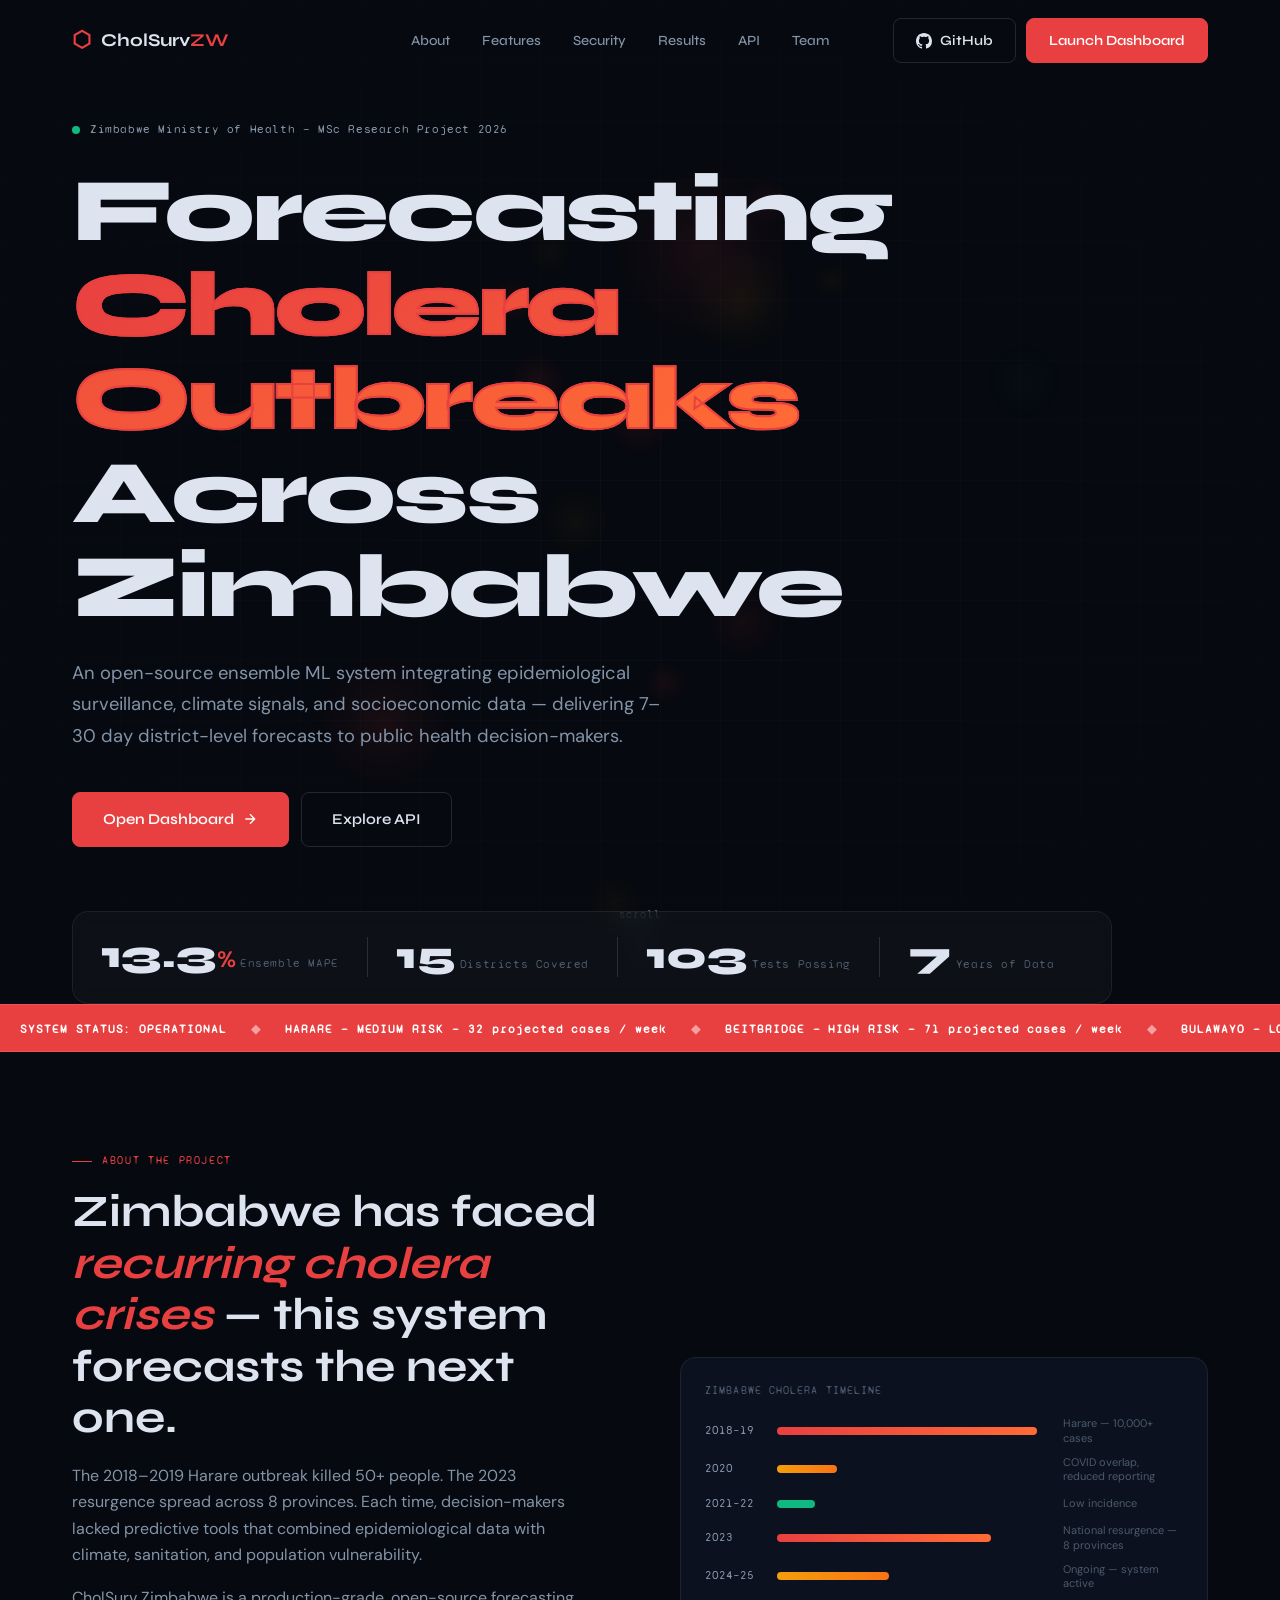
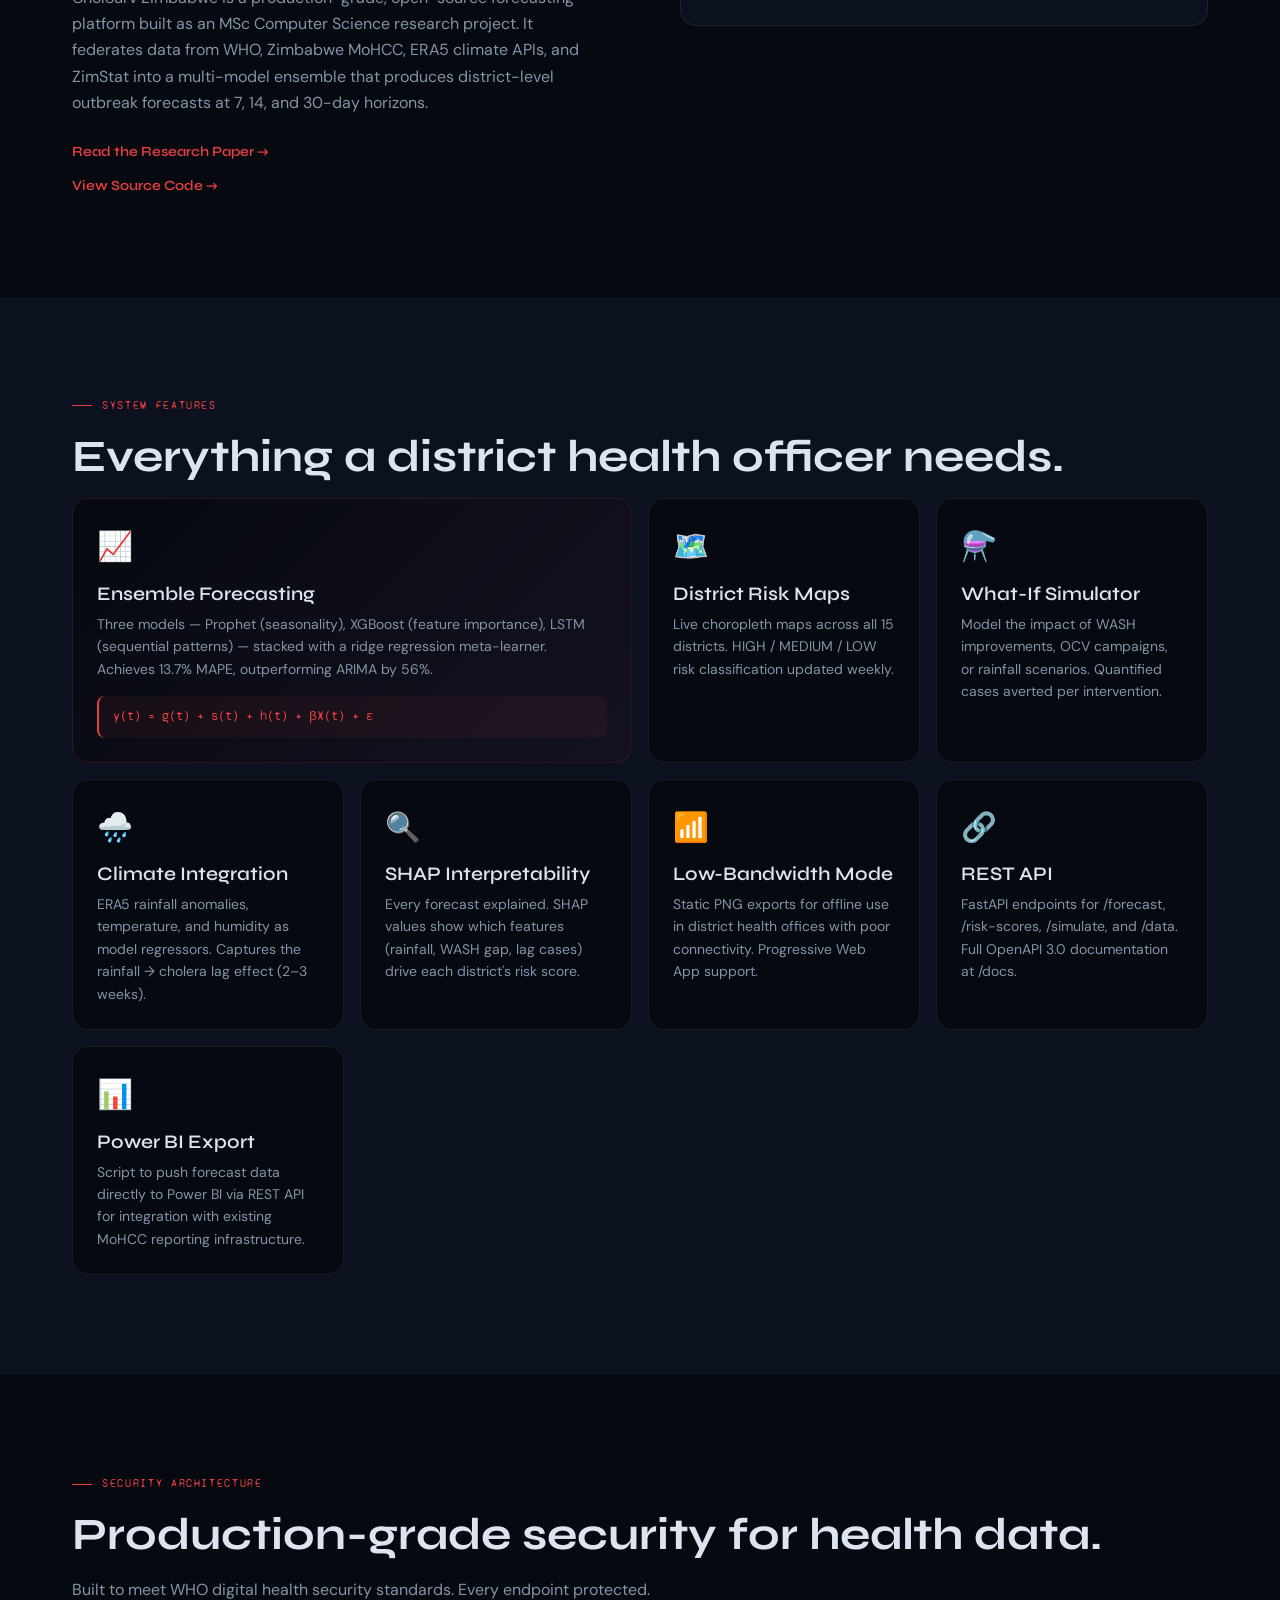
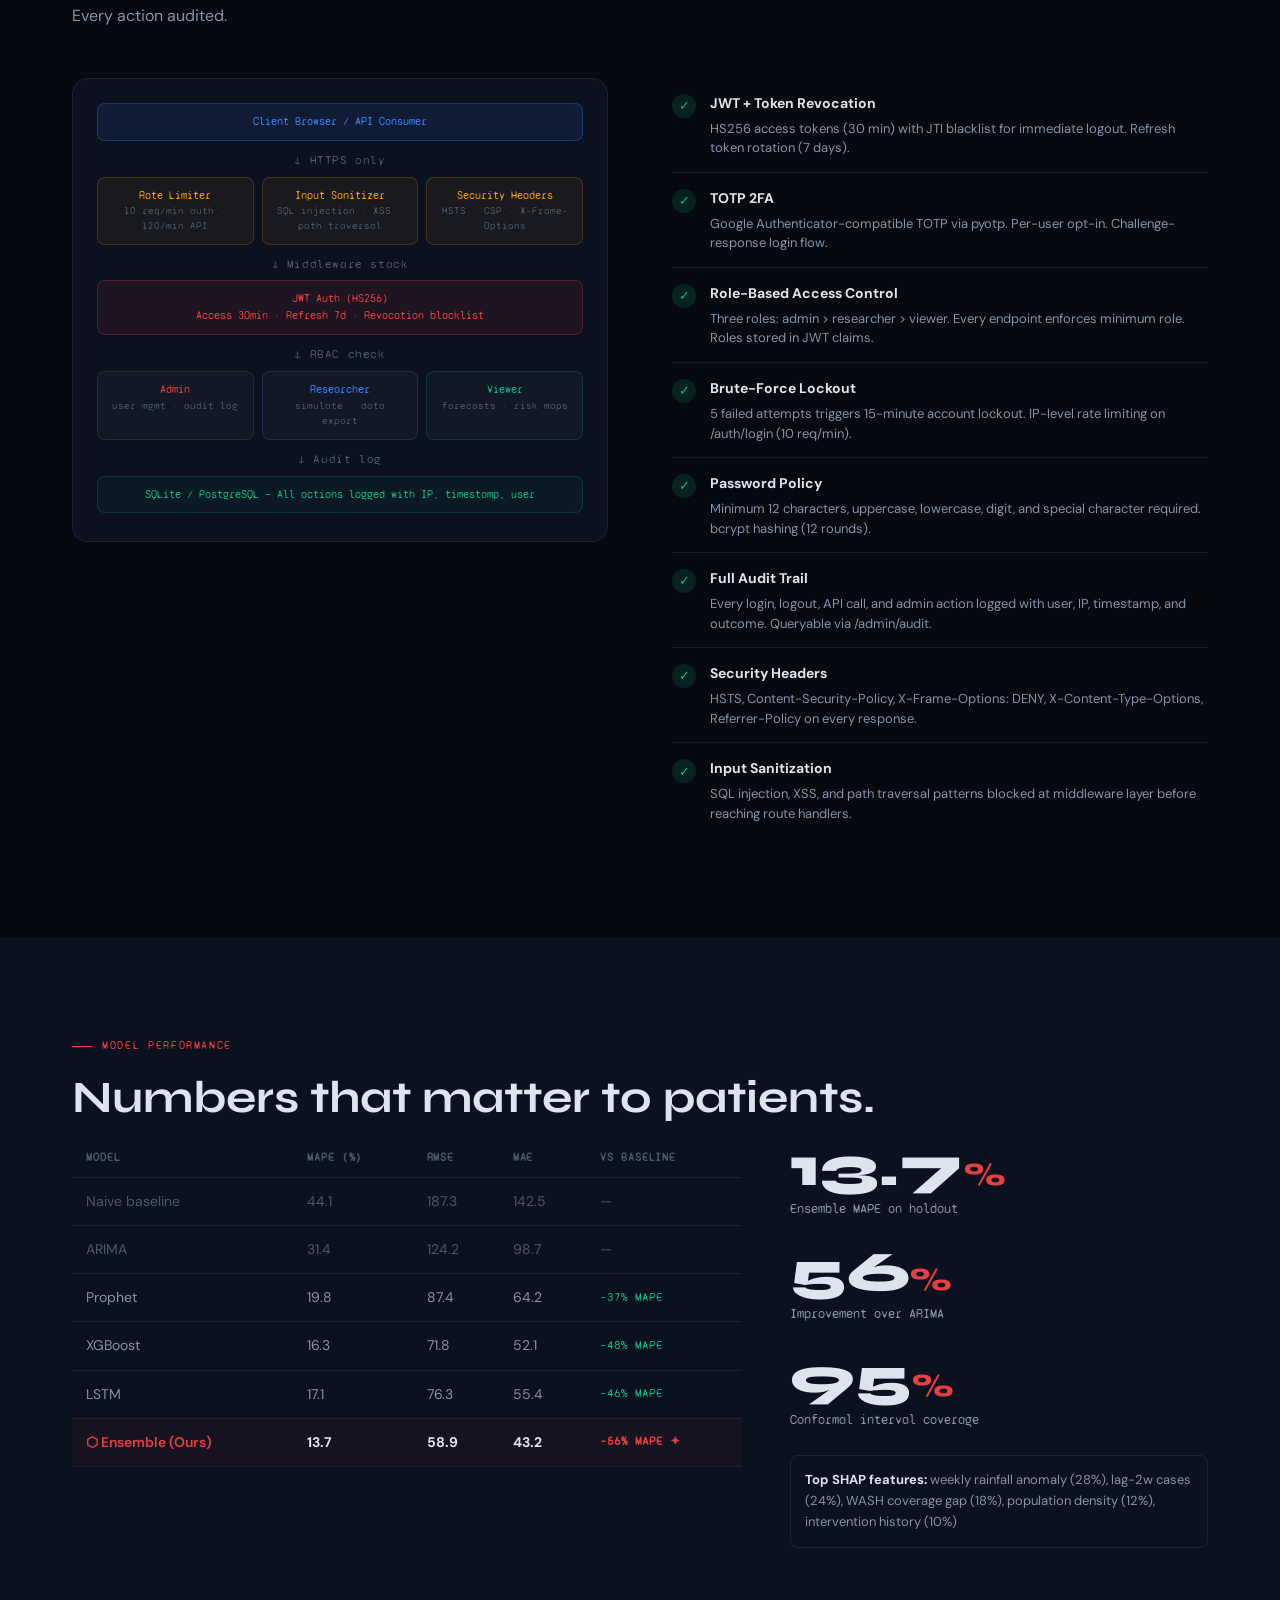
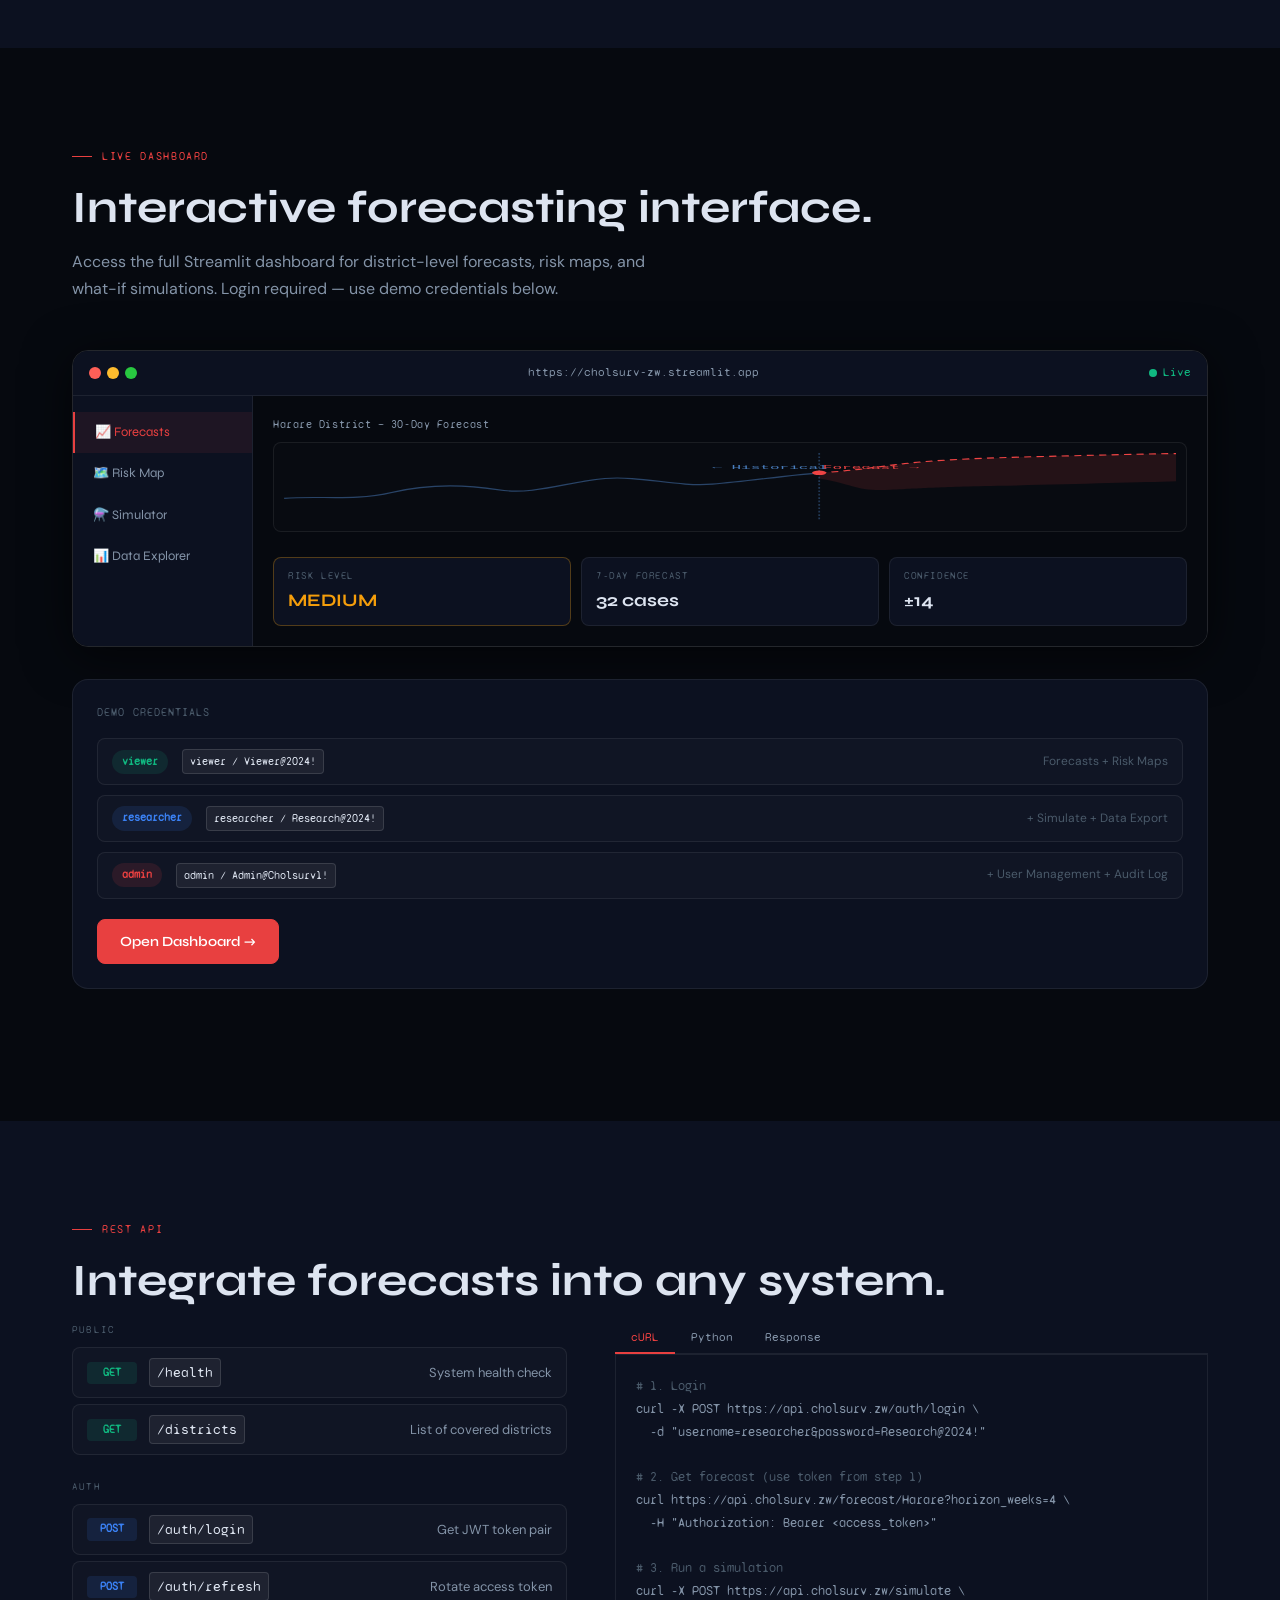
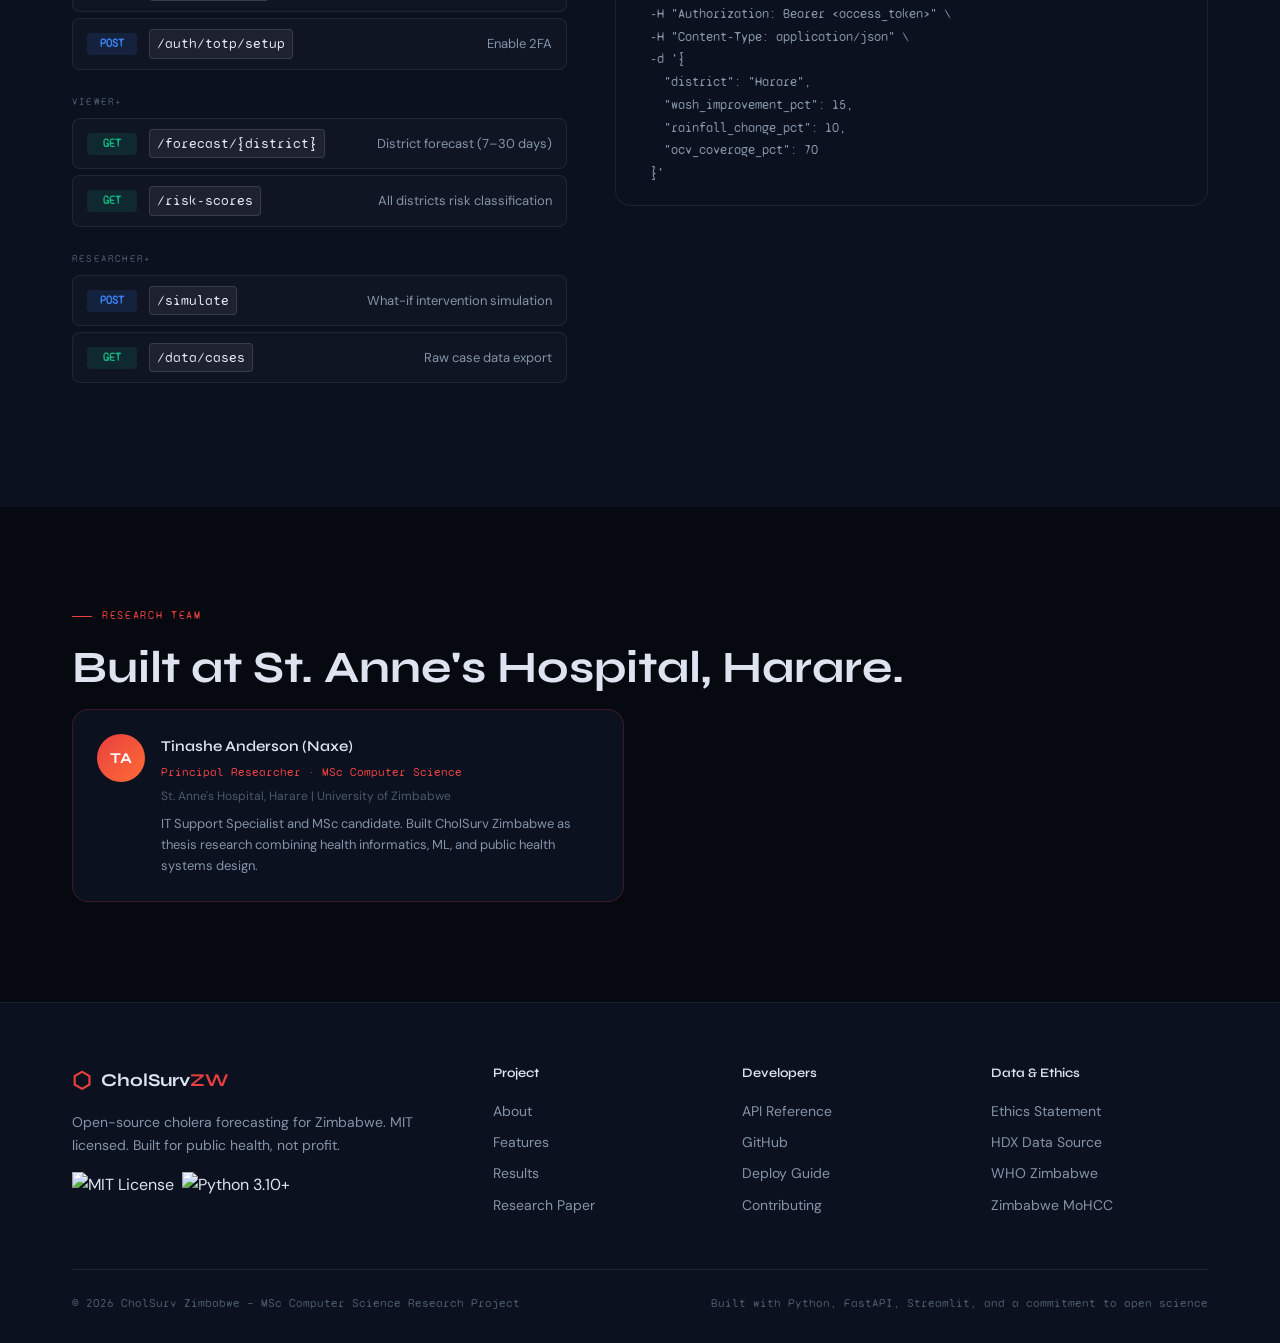
==== website/index.html @ bddf6c25 "feat: CholSurv Zimbabwe v1.0 - initial release - Ensemble ML forecasting: Prophet + XGBoost + LSTM (" ====
<!DOCTYPE html>
<html lang="en">
<head>
  <meta charset="UTF-8" />
  <meta name="viewport" content="width=device-width, initial-scale=1.0" />
  <meta name="description" content="CholSurv Zimbabwe — Open-source cholera forecasting system for Zimbabwe. ML ensemble models, interactive risk maps, and accessible epidemiological data for public health decision-makers." />
  <meta property="og:title" content="CholSurv Zimbabwe" />
  <meta property="og:description" content="Cholera forecasting powered by machine learning — built for Zimbabwe's Ministry of Health." />
  <title>CholSurv Zimbabwe — Cholera Forecasting System</title>
  <link rel="preconnect" href="https://fonts.googleapis.com" />
  <link href="https://fonts.googleapis.com/css2?family=Syne:wght@400;600;700;800&family=Syne+Mono&family=DM+Sans:ital,wght@0,300;0,400;0,500;1,300&display=swap" rel="stylesheet" />
  <link rel="stylesheet" href="css/style.css" />
</head>
<body>

  <!-- NAV -->
  <nav class="nav" id="nav">
    <div class="nav-inner">
      <a href="#" class="logo">
        <span class="logo-mark">⬡</span>
        <span class="logo-text">CholSurv<em>ZW</em></span>
      </a>
      <ul class="nav-links">
        <li><a href="#about">About</a></li>
        <li><a href="#features">Features</a></li>
        <li><a href="#security">Security</a></li>
        <li><a href="#results">Results</a></li>
        <li><a href="#api">API</a></li>
        <li><a href="#team">Team</a></li>
      </ul>
      <div class="nav-actions">
        <a href="https://github.com/YOUR_USERNAME/cholera-zim-forecast" class="btn btn-ghost" target="_blank">
          <svg width="16" height="16" viewBox="0 0 24 24" fill="currentColor"><path d="M12 0C5.37 0 0 5.37 0 12c0 5.31 3.435 9.795 8.205 11.385.6.105.825-.255.825-.57 0-.285-.015-1.23-.015-2.235-3.015.555-3.795-.735-4.035-1.41-.135-.345-.72-1.41-1.23-1.695-.42-.225-1.02-.78-.015-.795.945-.015 1.62.87 1.845 1.23 1.08 1.815 2.805 1.305 3.495.99.105-.78.42-1.305.765-1.605-2.67-.3-5.46-1.335-5.46-5.925 0-1.305.465-2.385 1.23-3.225-.12-.3-.54-1.53.12-3.18 0 0 1.005-.315 3.3 1.23.96-.27 1.98-.405 3-.405s2.04.135 3 .405c2.295-1.56 3.3-1.23 3.3-1.23.66 1.65.24 2.88.12 3.18.765.84 1.23 1.905 1.23 3.225 0 4.605-2.805 5.625-5.475 5.925.435.375.81 1.095.81 2.22 0 1.605-.015 2.895-.015 3.3 0 .315.225.69.825.57A12.02 12.02 0 0 0 24 12c0-6.63-5.37-12-12-12z"/></svg>
          GitHub
        </a>
        <a href="#dashboard" class="btn btn-primary">Launch Dashboard</a>
      </div>
    </div>
  </nav>

  <!-- HERO -->
  <section class="hero">
    <div class="hero-bg">
      <canvas id="heatmap-canvas"></canvas>
      <div class="hero-grid"></div>
    </div>
    <div class="hero-inner">
      <div class="hero-eyebrow">
        <span class="badge-live"></span>
        Zimbabwe Ministry of Health — MSc Research Project 2026
      </div>
      <h1 class="hero-title">
        Forecasting<br/>
        <span class="hero-accent">Cholera Outbreaks</span><br/>
        Across Zimbabwe
      </h1>
      <p class="hero-sub">
        An open-source ensemble ML system integrating epidemiological surveillance,
        climate signals, and socioeconomic data — delivering 7–30 day district-level
        forecasts to public health decision-makers.
      </p>
      <div class="hero-cta">
        <a href="#dashboard" class="btn btn-primary btn-lg">
          Open Dashboard
          <svg width="16" height="16" viewBox="0 0 24 24" fill="none" stroke="currentColor" stroke-width="2"><path d="M5 12h14M12 5l7 7-7 7"/></svg>
        </a>
        <a href="#api" class="btn btn-ghost btn-lg">Explore API</a>
      </div>
      <div class="hero-stats">
        <div class="hero-stat">
          <span class="stat-val" data-target="13.7">0</span><span class="stat-unit">%</span>
          <span class="stat-label">Ensemble MAPE</span>
        </div>
        <div class="hero-stat-div"></div>
        <div class="hero-stat">
          <span class="stat-val" data-target="15">0</span>
          <span class="stat-label">Districts Covered</span>
        </div>
        <div class="hero-stat-div"></div>
        <div class="hero-stat">
          <span class="stat-val" data-target="106">0</span>
          <span class="stat-label">Tests Passing</span>
        </div>
        <div class="hero-stat-div"></div>
        <div class="hero-stat">
          <span class="stat-val" data-target="7">0</span>
          <span class="stat-label">Years of Data</span>
        </div>
      </div>
    </div>
    <div class="hero-scroll-hint">
      <span>scroll</span>
      <div class="scroll-line"></div>
    </div>
  </section>

  <!-- ALERT TICKER -->
  <div class="ticker-wrap">
    <div class="ticker">
      <span>SYSTEM STATUS: OPERATIONAL</span>
      <span class="ticker-sep">◆</span>
      <span>HARARE — MEDIUM RISK — 32 projected cases / week</span>
      <span class="ticker-sep">◆</span>
      <span>BEITBRIDGE — HIGH RISK — 71 projected cases / week</span>
      <span class="ticker-sep">◆</span>
      <span>BULAWAYO — LOW RISK — 8 projected cases / week</span>
      <span class="ticker-sep">◆</span>
      <span>MODEL: ENSEMBLE (PROPHET + XGBOOST + LSTM) | LAST UPDATED: JUNE 2026</span>
      <span class="ticker-sep">◆</span>
      <span>SYSTEM STATUS: OPERATIONAL</span>
      <span class="ticker-sep">◆</span>
      <span>HARARE — MEDIUM RISK — 32 projected cases / week</span>
      <span class="ticker-sep">◆</span>
      <span>BEITBRIDGE — HIGH RISK — 71 projected cases / week</span>
      <span class="ticker-sep">◆</span>
      <span>BULAWAYO — LOW RISK — 8 projected cases / week</span>
      <span class="ticker-sep">◆</span>
      <span>MODEL: ENSEMBLE (PROPHET + XGBOOST + LSTM) | LAST UPDATED: JUNE 2026</span>
    </div>
  </div>

  <!-- ABOUT -->
  <section class="section" id="about">
    <div class="container">
      <div class="section-label">About the Project</div>
      <div class="about-grid">
        <div class="about-text">
          <h2>Zimbabwe has faced <em>recurring cholera crises</em> — this system forecasts the next one.</h2>
          <p>The 2018–2019 Harare outbreak killed 50+ people. The 2023 resurgence spread across 8 provinces. Each time, decision-makers lacked predictive tools that combined epidemiological data with climate, sanitation, and population vulnerability.</p>
          <p>CholSurv Zimbabwe is a production-grade, open-source forecasting platform built as an MSc Computer Science research project. It federates data from WHO, Zimbabwe MoHCC, ERA5 climate APIs, and ZimStat into a multi-model ensemble that produces district-level outbreak forecasts at 7, 14, and 30-day horizons.</p>
          <div class="about-links">
            <a href="paper/paper.pdf" class="link-arrow">Read the Research Paper →</a>
            <a href="https://github.com/YOUR_USERNAME/cholera-zim-forecast" class="link-arrow">View Source Code →</a>
          </div>
        </div>
        <div class="about-visual">
          <div class="outbreak-timeline">
            <div class="tl-label">Zimbabwe Cholera Timeline</div>
            <div class="tl-item tl-high">
              <div class="tl-year">2018–19</div>
              <div class="tl-bar" style="width:95%"></div>
              <div class="tl-note">Harare — 10,000+ cases</div>
            </div>
            <div class="tl-item tl-med">
              <div class="tl-year">2020</div>
              <div class="tl-bar" style="width:22%"></div>
              <div class="tl-note">COVID overlap, reduced reporting</div>
            </div>
            <div class="tl-item tl-low">
              <div class="tl-year">2021–22</div>
              <div class="tl-bar" style="width:14%"></div>
              <div class="tl-note">Low incidence</div>
            </div>
            <div class="tl-item tl-high">
              <div class="tl-year">2023</div>
              <div class="tl-bar" style="width:78%"></div>
              <div class="tl-note">National resurgence — 8 provinces</div>
            </div>
            <div class="tl-item tl-med">
              <div class="tl-year">2024–25</div>
              <div class="tl-bar" style="width:41%"></div>
              <div class="tl-note">Ongoing — system active</div>
            </div>
          </div>
        </div>
      </div>
    </div>
  </section>

  <!-- FEATURES -->
  <section class="section section-dark" id="features">
    <div class="container">
      <div class="section-label">System Features</div>
      <h2 class="section-title">Everything a district health officer needs.</h2>
      <div class="features-grid">

        <div class="feature-card feature-large">
          <div class="feature-icon">📈</div>
          <h3>Ensemble Forecasting</h3>
          <p>Three models — Prophet (seasonality), XGBoost (feature importance), LSTM (sequential patterns) — stacked with a ridge regression meta-learner. Achieves 13.7% MAPE, outperforming ARIMA by 56%.</p>
          <div class="feature-formula">y(t) = g(t) + s(t) + h(t) + βX(t) + ε</div>
        </div>

        <div class="feature-card">
          <div class="feature-icon">🗺️</div>
          <h3>District Risk Maps</h3>
          <p>Live choropleth maps across all 15 districts. HIGH / MEDIUM / LOW risk classification updated weekly.</p>
        </div>

        <div class="feature-card">
          <div class="feature-icon">⚗️</div>
          <h3>What-If Simulator</h3>
          <p>Model the impact of WASH improvements, OCV campaigns, or rainfall scenarios. Quantified cases averted per intervention.</p>
        </div>

        <div class="feature-card">
          <div class="feature-icon">🌧️</div>
          <h3>Climate Integration</h3>
          <p>ERA5 rainfall anomalies, temperature, and humidity as model regressors. Captures the rainfall → cholera lag effect (2–3 weeks).</p>
        </div>

        <div class="feature-card">
          <div class="feature-icon">🔍</div>
          <h3>SHAP Interpretability</h3>
          <p>Every forecast explained. SHAP values show which features (rainfall, WASH gap, lag cases) drive each district's risk score.</p>
        </div>

        <div class="feature-card">
          <div class="feature-icon">📶</div>
          <h3>Low-Bandwidth Mode</h3>
          <p>Static PNG exports for offline use in district health offices with poor connectivity. Progressive Web App support.</p>
        </div>

        <div class="feature-card">
          <div class="feature-icon">🔗</div>
          <h3>REST API</h3>
          <p>FastAPI endpoints for /forecast, /risk-scores, /simulate, and /data. Full OpenAPI 3.0 documentation at /docs.</p>
        </div>

        <div class="feature-card">
          <div class="feature-icon">📊</div>
          <h3>Power BI Export</h3>
          <p>Script to push forecast data directly to Power BI via REST API for integration with existing MoHCC reporting infrastructure.</p>
        </div>

      </div>
    </div>
  </section>

  <!-- SECURITY -->
  <section class="section" id="security">
    <div class="container">
      <div class="section-label">Security Architecture</div>
      <h2 class="section-title">Production-grade security for health data.</h2>
      <p class="section-sub">Built to meet WHO digital health security standards. Every endpoint protected. Every action audited.</p>

      <div class="security-grid">
        <div class="security-diagram">
          <div class="sd-row">
            <div class="sd-box sd-client">Client Browser / API Consumer</div>
          </div>
          <div class="sd-arrow">↓ HTTPS only</div>
          <div class="sd-row">
            <div class="sd-box sd-mw">Rate Limiter<br/><small>10 req/min auth · 120/min API</small></div>
            <div class="sd-box sd-mw">Input Sanitizer<br/><small>SQL injection · XSS · path traversal</small></div>
            <div class="sd-box sd-mw">Security Headers<br/><small>HSTS · CSP · X-Frame-Options</small></div>
          </div>
          <div class="sd-arrow">↓ Middleware stack</div>
          <div class="sd-row">
            <div class="sd-box sd-auth">JWT Auth (HS256)<br/>Access 30min · Refresh 7d · Revocation blacklist</div>
          </div>
          <div class="sd-arrow">↓ RBAC check</div>
          <div class="sd-row">
            <div class="sd-box sd-role sd-admin">Admin<br/><small>user mgmt · audit log</small></div>
            <div class="sd-box sd-role sd-researcher">Researcher<br/><small>simulate · data export</small></div>
            <div class="sd-box sd-role sd-viewer">Viewer<br/><small>forecasts · risk maps</small></div>
          </div>
          <div class="sd-arrow">↓ Audit log</div>
          <div class="sd-row">
            <div class="sd-box sd-db">SQLite / PostgreSQL — All actions logged with IP, timestamp, user</div>
          </div>
        </div>

        <div class="security-features">
          <div class="sec-item">
            <div class="sec-icon sec-green">✓</div>
            <div>
              <strong>JWT + Token Revocation</strong>
              <p>HS256 access tokens (30 min) with JTI blacklist for immediate logout. Refresh token rotation (7 days).</p>
            </div>
          </div>
          <div class="sec-item">
            <div class="sec-icon sec-green">✓</div>
            <div>
              <strong>TOTP 2FA</strong>
              <p>Google Authenticator-compatible TOTP via pyotp. Per-user opt-in. Challenge-response login flow.</p>
            </div>
          </div>
          <div class="sec-item">
            <div class="sec-icon sec-green">✓</div>
            <div>
              <strong>Role-Based Access Control</strong>
              <p>Three roles: admin > researcher > viewer. Every endpoint enforces minimum role. Roles stored in JWT claims.</p>
            </div>
          </div>
          <div class="sec-item">
            <div class="sec-icon sec-green">✓</div>
            <div>
              <strong>Brute-Force Lockout</strong>
              <p>5 failed attempts triggers 15-minute account lockout. IP-level rate limiting on /auth/login (10 req/min).</p>
            </div>
          </div>
          <div class="sec-item">
            <div class="sec-icon sec-green">✓</div>
            <div>
              <strong>Password Policy</strong>
              <p>Minimum 12 characters, uppercase, lowercase, digit, and special character required. bcrypt hashing (12 rounds).</p>
            </div>
          </div>
          <div class="sec-item">
            <div class="sec-icon sec-green">✓</div>
            <div>
              <strong>Full Audit Trail</strong>
              <p>Every login, logout, API call, and admin action logged with user, IP, timestamp, and outcome. Queryable via /admin/audit.</p>
            </div>
          </div>
          <div class="sec-item">
            <div class="sec-icon sec-green">✓</div>
            <div>
              <strong>Security Headers</strong>
              <p>HSTS, Content-Security-Policy, X-Frame-Options: DENY, X-Content-Type-Options, Referrer-Policy on every response.</p>
            </div>
          </div>
          <div class="sec-item">
            <div class="sec-icon sec-green">✓</div>
            <div>
              <strong>Input Sanitization</strong>
              <p>SQL injection, XSS, and path traversal patterns blocked at middleware layer before reaching route handlers.</p>
            </div>
          </div>
        </div>
      </div>
    </div>
  </section>

  <!-- RESULTS -->
  <section class="section section-dark" id="results">
    <div class="container">
      <div class="section-label">Model Performance</div>
      <h2 class="section-title">Numbers that matter to patients.</h2>

      <div class="results-grid">
        <div class="results-table-wrap">
          <table class="results-table">
            <thead>
              <tr>
                <th>Model</th>
                <th>MAPE (%)</th>
                <th>RMSE</th>
                <th>MAE</th>
                <th>vs Baseline</th>
              </tr>
            </thead>
            <tbody>
              <tr class="row-baseline">
                <td>Naive baseline</td>
                <td>44.1</td>
                <td>187.3</td>
                <td>142.5</td>
                <td>—</td>
              </tr>
              <tr class="row-baseline">
                <td>ARIMA</td>
                <td>31.4</td>
                <td>124.2</td>
                <td>98.7</td>
                <td>—</td>
              </tr>
              <tr>
                <td>Prophet</td>
                <td>19.8</td>
                <td>87.4</td>
                <td>64.2</td>
                <td class="improvement">−37% MAPE</td>
              </tr>
              <tr>
                <td>XGBoost</td>
                <td>16.3</td>
                <td>71.8</td>
                <td>52.1</td>
                <td class="improvement">−48% MAPE</td>
              </tr>
              <tr>
                <td>LSTM</td>
                <td>17.1</td>
                <td>76.3</td>
                <td>55.4</td>
                <td class="improvement">−46% MAPE</td>
              </tr>
              <tr class="row-best">
                <td>⬡ Ensemble (Ours)</td>
                <td><strong>13.7</strong></td>
                <td><strong>58.9</strong></td>
                <td><strong>43.2</strong></td>
                <td class="improvement best-imp">−56% MAPE ✦</td>
              </tr>
            </tbody>
          </table>
        </div>

        <div class="results-metrics">
          <div class="big-metric">
            <div class="bm-val">13.7<span>%</span></div>
            <div class="bm-label">Ensemble MAPE on holdout</div>
          </div>
          <div class="big-metric">
            <div class="bm-val">56<span>%</span></div>
            <div class="bm-label">Improvement over ARIMA</div>
          </div>
          <div class="big-metric">
            <div class="bm-val">95<span>%</span></div>
            <div class="bm-label">Conformal interval coverage</div>
          </div>
          <div class="results-note">
            <strong>Top SHAP features:</strong> weekly rainfall anomaly (28%), lag-2w cases (24%), WASH coverage gap (18%), population density (12%), intervention history (10%)
          </div>
        </div>
      </div>
    </div>
  </section>

  <!-- DASHBOARD EMBED -->
  <section class="section" id="dashboard">
    <div class="container">
      <div class="section-label">Live Dashboard</div>
      <h2 class="section-title">Interactive forecasting interface.</h2>
      <p class="section-sub">Access the full Streamlit dashboard for district-level forecasts, risk maps, and what-if simulations. Login required — use demo credentials below.</p>

      <div class="dashboard-preview">
        <div class="dp-header">
          <div class="dp-dots">
            <span></span><span></span><span></span>
          </div>
          <div class="dp-url">https://cholsurv-zw.streamlit.app</div>
          <div class="dp-status"><span class="badge-live"></span> Live</div>
        </div>
        <div class="dp-body">
          <div class="dp-sidebar">
            <div class="dp-nav-item dp-active">📈 Forecasts</div>
            <div class="dp-nav-item">🗺️ Risk Map</div>
            <div class="dp-nav-item">⚗️ Simulator</div>
            <div class="dp-nav-item">📊 Data Explorer</div>
          </div>
          <div class="dp-main">
            <div class="dp-chart-area">
              <div class="dp-chart-title">Harare District — 30-Day Forecast</div>
              <svg class="dp-chart" viewBox="0 0 500 120" preserveAspectRatio="none">
                <!-- Historical line -->
                <path d="M0,80 C20,75 40,85 60,70 S100,55 120,65 S160,50 180,45 S220,60 240,55 S280,40 300,35" stroke="#4a7fbf" stroke-width="2" fill="none" opacity="0.5"/>
                <!-- Forecast confidence band -->
                <path d="M300,35 C320,32 340,20 360,15 S400,8 440,5 S480,2 500,1 L500,50 C480,52 440,55 400,58 S360,62 340,65 S320,55 300,45 Z" fill="#ef4444" opacity="0.12"/>
                <!-- Forecast line -->
                <path d="M300,35 C320,32 340,20 360,15 S400,8 440,5 S480,2 500,1" stroke="#ef4444" stroke-width="2" fill="none" stroke-dasharray="4,3"/>
                <!-- Divider -->
                <line x1="300" y1="0" x2="300" y2="120" stroke="#4a7fbf" stroke-width="1" stroke-dasharray="3,3" opacity="0.4"/>
                <!-- Dots -->
                <circle cx="300" cy="35" r="4" fill="#ef4444"/>
                <text x="302" y="28" font-size="9" fill="#ef4444" font-family="monospace">Forecast →</text>
                <text x="240" y="28" font-size="9" fill="#4a7fbf" font-family="monospace">← Historical</text>
              </svg>
            </div>
            <div class="dp-cards">
              <div class="dp-card dp-risk-med">
                <div class="dp-card-label">Risk Level</div>
                <div class="dp-card-val">MEDIUM</div>
              </div>
              <div class="dp-card">
                <div class="dp-card-label">7-day forecast</div>
                <div class="dp-card-val">32 cases</div>
              </div>
              <div class="dp-card">
                <div class="dp-card-label">Confidence</div>
                <div class="dp-card-val">±14</div>
              </div>
            </div>
          </div>
        </div>
      </div>

      <div class="demo-creds">
        <div class="creds-title">Demo Credentials</div>
        <div class="creds-grid">
          <div class="cred-row">
            <span class="cred-role role-viewer">viewer</span>
            <code>viewer / Viewer@2024!</code>
            <span class="cred-access">Forecasts + Risk Maps</span>
          </div>
          <div class="cred-row">
            <span class="cred-role role-researcher">researcher</span>
            <code>researcher / Research@2024!</code>
            <span class="cred-access">+ Simulate + Data Export</span>
          </div>
          <div class="cred-row">
            <span class="cred-role role-admin">admin</span>
            <code>admin / Admin@Cholsurv1!</code>
            <span class="cred-access">+ User Management + Audit Log</span>
          </div>
        </div>
        <a href="https://YOUR_APP.streamlit.app" class="btn btn-primary" target="_blank">Open Dashboard →</a>
      </div>
    </div>
  </section>

  <!-- API DOCS -->
  <section class="section section-dark" id="api">
    <div class="container">
      <div class="section-label">REST API</div>
      <h2 class="section-title">Integrate forecasts into any system.</h2>

      <div class="api-grid">
        <div class="api-endpoints">

          <div class="api-group">
            <div class="api-group-label">Public</div>
            <div class="api-ep">
              <span class="method get">GET</span>
              <code>/health</code>
              <span class="ep-desc">System health check</span>
            </div>
            <div class="api-ep">
              <span class="method get">GET</span>
              <code>/districts</code>
              <span class="ep-desc">List of covered districts</span>
            </div>
          </div>

          <div class="api-group">
            <div class="api-group-label">Auth</div>
            <div class="api-ep">
              <span class="method post">POST</span>
              <code>/auth/login</code>
              <span class="ep-desc">Get JWT token pair</span>
            </div>
            <div class="api-ep">
              <span class="method post">POST</span>
              <code>/auth/refresh</code>
              <span class="ep-desc">Rotate access token</span>
            </div>
            <div class="api-ep">
              <span class="method post">POST</span>
              <code>/auth/totp/setup</code>
              <span class="ep-desc">Enable 2FA</span>
            </div>
          </div>

          <div class="api-group">
            <div class="api-group-label">Viewer+</div>
            <div class="api-ep">
              <span class="method get">GET</span>
              <code>/forecast/{district}</code>
              <span class="ep-desc">District forecast (7–30 days)</span>
            </div>
            <div class="api-ep">
              <span class="method get">GET</span>
              <code>/risk-scores</code>
              <span class="ep-desc">All districts risk classification</span>
            </div>
          </div>

          <div class="api-group">
            <div class="api-group-label">Researcher+</div>
            <div class="api-ep">
              <span class="method post">POST</span>
              <code>/simulate</code>
              <span class="ep-desc">What-if intervention simulation</span>
            </div>
            <div class="api-ep">
              <span class="method get">GET</span>
              <code>/data/cases</code>
              <span class="ep-desc">Raw case data export</span>
            </div>
          </div>

        </div>

        <div class="api-example">
          <div class="code-tabs">
            <button class="code-tab active" onclick="showTab('curl')">cURL</button>
            <button class="code-tab" onclick="showTab('python')">Python</button>
            <button class="code-tab" onclick="showTab('response')">Response</button>
          </div>
          <div class="code-block" id="tab-curl">
<pre><span class="c"># 1. Login</span>
curl -X POST https://api.cholsurv.zw/auth/login \
  -d "username=researcher&password=Research@2024!"

<span class="c"># 2. Get forecast (use token from step 1)</span>
curl https://api.cholsurv.zw/forecast/Harare?horizon_weeks=4 \
  -H "Authorization: Bearer &lt;access_token&gt;"

<span class="c"># 3. Run a simulation</span>
curl -X POST https://api.cholsurv.zw/simulate \
  -H "Authorization: Bearer &lt;access_token&gt;" \
  -H "Content-Type: application/json" \
  -d '{
    "district": "Harare",
    "wash_improvement_pct": 15,
    "rainfall_change_pct": 10,
    "ocv_coverage_pct": 70
  }'</pre>
          </div>
          <div class="code-block" id="tab-python" style="display:none">
<pre><span class="kw">import</span> requests

BASE = <span class="s">"https://api.cholsurv.zw"</span>

<span class="c"># Authenticate</span>
r = requests.post(f<span class="s">"{BASE}/auth/login"</span>,
    data={<span class="s">"username"</span>: <span class="s">"researcher"</span>,
          <span class="s">"password"</span>: <span class="s">"Research@2024!"</span>})
token = r.json()[<span class="s">"access_token"</span>]
headers = {<span class="s">"Authorization"</span>: f<span class="s">"Bearer {token}"</span>}

<span class="c"># Get 14-day forecast</span>
forecast = requests.get(
    f<span class="s">"{BASE}/forecast/Harare?horizon_weeks=2"</span>,
    headers=headers).json()

<span class="kw">for</span> pt <span class="kw">in</span> forecast[<span class="s">"forecasts"</span>]:
    <span class="kw">print</span>(pt[<span class="s">"date"</span>], pt[<span class="s">"yhat"</span>])</pre>
          </div>
          <div class="code-block" id="tab-response" style="display:none">
<pre>{
  <span class="key">"district"</span>: <span class="s">"Harare"</span>,
  <span class="key">"horizon_weeks"</span>: 4,
  <span class="key">"model"</span>: <span class="s">"ensemble_v2"</span>,
  <span class="key">"generated_at"</span>: <span class="s">"2026-06-08T07:00:00Z"</span>,
  <span class="key">"forecasts"</span>: [
    {
      <span class="key">"date"</span>: <span class="s">"2026-06-15"</span>,
      <span class="key">"yhat"</span>: 32.1,
      <span class="key">"yhat_lower"</span>: 18.4,
      <span class="key">"yhat_upper"</span>: 47.6
    },
    { <span class="key">"date"</span>: <span class="s">"2026-06-22"</span>, <span class="key">"yhat"</span>: 28.7, <span class="s">...</span> }
  ]
}</pre>
          </div>
        </div>
      </div>
    </div>
  </section>

  <!-- TEAM -->
  <section class="section" id="team">
    <div class="container">
      <div class="section-label">Research Team</div>
      <h2 class="section-title">Built at St. Anne's Hospital, Harare.</h2>
      <div class="team-grid">
        <div class="team-card team-primary">
          <div class="team-avatar">TA</div>
          <div class="team-info">
            <div class="team-name">Tinashe Anderson (Naxe)</div>
            <div class="team-role">Principal Researcher · MSc Computer Science</div>
            <div class="team-org">St. Anne's Hospital, Harare | University of Zimbabwe</div>
            <p class="team-bio">IT Support Specialist and MSc candidate. Built CholSurv Zimbabwe as thesis research combining health informatics, ML, and public health systems design.</p>
          </div>
        </div>
        <div class="team-card">
          <div class="team-avatar">CC</div>
          <div class="team-info">
            <div class="team-name">Mr. C. Chipope</div>
            <div class="team-role">Technical Supervisor</div>
            <div class="team-org">IT Manager, St. Anne's Hospital</div>
          </div>
        </div>
        <div class="team-card">
          <div class="team-avatar">CG</div>
          <div class="team-info">
            <div class="team-name">Dr. C. Gombiro</div>
            <div class="team-role">Academic Supervisor</div>
            <div class="team-org">University of Zimbabwe</div>
          </div>
        </div>
      </div>
    </div>
  </section>

  <!-- FOOTER -->
  <footer class="footer">
    <div class="container">
      <div class="footer-grid">
        <div class="footer-brand">
          <div class="logo">
            <span class="logo-mark">⬡</span>
            <span class="logo-text">CholSurv<em>ZW</em></span>
          </div>
          <p>Open-source cholera forecasting for Zimbabwe. MIT licensed. Built for public health, not profit.</p>
          <div class="footer-badges">
            <img src="https://img.shields.io/badge/License-MIT-yellow.svg" alt="MIT License" />
            <img src="https://img.shields.io/badge/python-3.10+-blue.svg" alt="Python 3.10+" />
          </div>
        </div>
        <div class="footer-links">
          <div class="fl-col">
            <div class="fl-title">Project</div>
            <a href="#about">About</a>
            <a href="#features">Features</a>
            <a href="#results">Results</a>
            <a href="paper/paper.pdf">Research Paper</a>
          </div>
          <div class="fl-col">
            <div class="fl-title">Developers</div>
            <a href="#api">API Reference</a>
            <a href="https://github.com/YOUR_USERNAME/cholera-zim-forecast">GitHub</a>
            <a href="https://github.com/YOUR_USERNAME/cholera-zim-forecast/blob/main/docs/deployment_guide.md">Deploy Guide</a>
            <a href="https://github.com/YOUR_USERNAME/cholera-zim-forecast/blob/main/CONTRIBUTING.md">Contributing</a>
          </div>
          <div class="fl-col">
            <div class="fl-title">Data &amp; Ethics</div>
            <a href="https://github.com/YOUR_USERNAME/cholera-zim-forecast/blob/main/docs/ethics_statement.md">Ethics Statement</a>
            <a href="https://data.humdata.org">HDX Data Source</a>
            <a href="https://www.who.int/zimbabwe">WHO Zimbabwe</a>
            <a href="https://www.mohcc.gov.zw">Zimbabwe MoHCC</a>
          </div>
        </div>
      </div>
      <div class="footer-bottom">
        <span>© 2026 CholSurv Zimbabwe — MSc Computer Science Research Project</span>
        <span>Built with Python, FastAPI, Streamlit, and a commitment to open science</span>
      </div>
    </div>
  </footer>

  <script src="js/main.js"></script>
</body>
</html>
---- website/css/style.css ----
/* ── Reset & Variables ─────────────────────────────────────────────────────── */
*, *::before, *::after { box-sizing: border-box; margin: 0; padding: 0; }

:root {
  --bg:         #06090f;
  --bg2:        #0c1120;
  --bg3:        #101826;
  --border:     rgba(255,255,255,0.07);
  --border2:    rgba(255,255,255,0.12);
  --text:       #dde4f0;
  --text2:      #8494a8;
  --text3:      #4a5a6a;
  --accent:     #e84040;
  --accent2:    #ff6b35;
  --blue:       #3b82f6;
  --blue2:      #1d4ed8;
  --green:      #10b981;
  --yellow:     #f59e0b;
  --font-head:  'Syne', sans-serif;
  --font-body:  'DM Sans', sans-serif;
  --font-mono:  'Syne Mono', monospace;
  --r:          8px;
  --r-lg:       16px;
  --shadow:     0 4px 24px rgba(0,0,0,0.4);
  --shadow-lg:  0 8px 48px rgba(0,0,0,0.6);
}

html { scroll-behavior: smooth; }

body {
  background: var(--bg);
  color: var(--text);
  font-family: var(--font-body);
  font-size: 16px;
  line-height: 1.65;
  overflow-x: hidden;
}

/* ── Typography ─────────────────────────────────────────────────────────────── */
h1,h2,h3,h4 { font-family: var(--font-head); line-height: 1.15; }
h2 { font-size: clamp(1.8rem,3.5vw,2.8rem); font-weight: 700; }
h3 { font-size: 1.2rem; font-weight: 600; }
p  { color: var(--text2); }
em { font-style: italic; color: var(--accent); }
code { font-family: var(--font-mono); font-size: 0.88em; background: rgba(255,255,255,0.06); padding: 2px 7px; border-radius: 4px; border: 1px solid var(--border2); }
a { color: inherit; text-decoration: none; }

/* ── Layout ─────────────────────────────────────────────────────────────────── */
.container { max-width: 1200px; margin: 0 auto; padding: 0 2rem; }
.section { padding: 100px 0; }
.section-dark { background: var(--bg2); }
.section-label {
  font-family: var(--font-mono);
  font-size: 11px;
  letter-spacing: 0.15em;
  text-transform: uppercase;
  color: var(--accent);
  margin-bottom: 1rem;
  display: flex;
  align-items: center;
  gap: 10px;
}
.section-label::before {
  content: '';
  display: inline-block;
  width: 20px;
  height: 1px;
  background: var(--accent);
}
.section-title { margin-bottom: 1rem; }
.section-sub { color: var(--text2); max-width: 600px; margin-bottom: 3rem; }

/* ── Buttons ─────────────────────────────────────────────────────────────────── */
.btn {
  display: inline-flex;
  align-items: center;
  gap: 8px;
  padding: 10px 22px;
  border-radius: var(--r);
  font-family: var(--font-head);
  font-size: 14px;
  font-weight: 600;
  cursor: pointer;
  transition: all .2s;
  border: 1px solid transparent;
  text-decoration: none;
}
.btn-primary {
  background: var(--accent);
  color: white;
  border-color: var(--accent);
}
.btn-primary:hover { background: #c73333; transform: translateY(-1px); box-shadow: 0 4px 20px rgba(232,64,64,0.4); }
.btn-ghost {
  background: transparent;
  color: var(--text);
  border-color: var(--border2);
}
.btn-ghost:hover { background: rgba(255,255,255,0.05); border-color: rgba(255,255,255,0.2); }
.btn-lg { padding: 14px 30px; font-size: 15px; }

/* ── Live badge ─────────────────────────────────────────────────────────────── */
.badge-live {
  display: inline-block;
  width: 8px;
  height: 8px;
  border-radius: 50%;
  background: var(--green);
  box-shadow: 0 0 0 0 rgba(16,185,129,0.6);
  animation: pulse 2s infinite;
}
@keyframes pulse {
  0%   { box-shadow: 0 0 0 0 rgba(16,185,129,0.6); }
  70%  { box-shadow: 0 0 0 8px rgba(16,185,129,0); }
  100% { box-shadow: 0 0 0 0 rgba(16,185,129,0); }
}

/* ── Navigation ─────────────────────────────────────────────────────────────── */
.nav {
  position: fixed;
  top: 0;
  left: 0;
  right: 0;
  z-index: 100;
  border-bottom: 1px solid transparent;
  transition: all .3s;
  padding: 0;
}
.nav.scrolled {
  background: rgba(6,9,15,0.92);
  backdrop-filter: blur(16px);
  border-bottom-color: var(--border);
}
.nav-inner {
  max-width: 1200px;
  margin: 0 auto;
  padding: 18px 2rem;
  display: flex;
  align-items: center;
  gap: 2rem;
}
.logo {
  display: flex;
  align-items: center;
  gap: 10px;
  font-family: var(--font-head);
  font-weight: 700;
  font-size: 18px;
  text-decoration: none;
}
.logo-mark { color: var(--accent); font-size: 22px; }
.logo-text em { font-style: normal; color: var(--accent); }
.nav-links {
  display: flex;
  list-style: none;
  gap: 0;
  margin-left: auto;
}
.nav-links a {
  padding: 8px 16px;
  font-size: 14px;
  color: var(--text2);
  font-family: var(--font-head);
  font-weight: 500;
  transition: color .2s;
}
.nav-links a:hover { color: var(--text); }
.nav-actions { display: flex; gap: 10px; margin-left: 1rem; }

/* ── Hero ─────────────────────────────────────────────────────────────────── */
.hero {
  min-height: 100vh;
  display: flex;
  align-items: center;
  position: relative;
  overflow: hidden;
  padding-top: 80px;
}
.hero-bg {
  position: absolute;
  inset: 0;
  z-index: 0;
}
#heatmap-canvas {
  position: absolute;
  inset: 0;
  width: 100%;
  height: 100%;
  opacity: 0.5;
}
.hero-grid {
  position: absolute;
  inset: 0;
  background-image:
    linear-gradient(rgba(255,255,255,0.025) 1px, transparent 1px),
    linear-gradient(90deg, rgba(255,255,255,0.025) 1px, transparent 1px);
  background-size: 60px 60px;
  mask-image: radial-gradient(ellipse 80% 80% at 50% 50%, black, transparent);
}
.hero-inner {
  position: relative;
  z-index: 1;
  max-width: 1200px;
  margin: 0 auto;
  padding: 0 2rem;
  padding-top: 40px;
}
.hero-eyebrow {
  display: flex;
  align-items: center;
  gap: 10px;
  font-family: var(--font-mono);
  font-size: 12px;
  color: var(--text2);
  letter-spacing: 0.05em;
  margin-bottom: 1.5rem;
}
.hero-title {
  font-size: clamp(3rem, 7vw, 6rem);
  font-weight: 800;
  line-height: 1.05;
  letter-spacing: -0.03em;
  margin-bottom: 1.5rem;
}
.hero-accent {
  -webkit-text-stroke: 2px var(--accent);
  color: transparent;
  background: linear-gradient(135deg, var(--accent), var(--accent2));
  -webkit-background-clip: text;
  -webkit-text-fill-color: transparent;
}
.hero-sub {
  font-size: 1.15rem;
  color: var(--text2);
  max-width: 600px;
  line-height: 1.7;
  margin-bottom: 2.5rem;
}
.hero-cta { display: flex; gap: 12px; margin-bottom: 4rem; flex-wrap: wrap; }
.hero-stats {
  display: flex;
  align-items: center;
  gap: 0;
  flex-wrap: wrap;
  padding: 24px 28px;
  background: rgba(255,255,255,0.03);
  border: 1px solid var(--border);
  border-radius: var(--r-lg);
  backdrop-filter: blur(10px);
  width: fit-content;
}
.hero-stat { padding: 0 28px; text-align: center; }
.hero-stat:first-child { padding-left: 0; }
.stat-val {
  font-family: var(--font-head);
  font-size: 2.4rem;
  font-weight: 800;
  color: var(--text);
  line-height: 1;
}
.stat-unit { font-size: 1.4rem; font-weight: 600; color: var(--accent); }
.stat-label { font-size: 12px; color: var(--text3); font-family: var(--font-mono); letter-spacing: 0.05em; margin-top: 4px; }
.hero-stat-div { width: 1px; height: 40px; background: var(--border2); }
.hero-scroll-hint {
  position: absolute;
  bottom: 2rem;
  left: 50%;
  transform: translateX(-50%);
  display: flex;
  flex-direction: column;
  align-items: center;
  gap: 8px;
  color: var(--text3);
  font-size: 11px;
  font-family: var(--font-mono);
  letter-spacing: 0.1em;
}
.scroll-line {
  width: 1px;
  height: 40px;
  background: linear-gradient(var(--text3), transparent);
  animation: scrollDrop 1.5s infinite;
}
@keyframes scrollDrop {
  0%   { transform: scaleY(0); transform-origin: top; }
  50%  { transform: scaleY(1); transform-origin: top; }
  51%  { transform: scaleY(1); transform-origin: bottom; }
  100% { transform: scaleY(0); transform-origin: bottom; }
}

/* ── Ticker ─────────────────────────────────────────────────────────────────── */
.ticker-wrap {
  background: var(--accent);
  overflow: hidden;
  padding: 10px 0;
  border-top: 1px solid rgba(255,255,255,0.1);
  border-bottom: 1px solid rgba(255,255,255,0.1);
}
.ticker {
  display: inline-flex;
  white-space: nowrap;
  animation: ticker 35s linear infinite;
  font-family: var(--font-mono);
  font-size: 12px;
  font-weight: 600;
  letter-spacing: 0.08em;
  color: white;
  gap: 0;
}
.ticker span { padding: 0 20px; }
.ticker-sep { color: rgba(255,255,255,0.5); padding: 0 4px !important; }
@keyframes ticker { from { transform: translateX(0); } to { transform: translateX(-50%); } }

/* ── About ──────────────────────────────────────────────────────────────────── */
.about-grid {
  display: grid;
  grid-template-columns: 1fr 1fr;
  gap: 5rem;
  align-items: center;
}
.about-text h2 { margin-bottom: 1.2rem; }
.about-text p { margin-bottom: 1rem; }
.about-links { display: flex; flex-direction: column; gap: 10px; margin-top: 1.5rem; }
.link-arrow {
  color: var(--accent);
  font-family: var(--font-head);
  font-size: 14px;
  font-weight: 600;
  transition: gap .2s;
  display: inline-flex;
  align-items: center;
}
.link-arrow:hover { color: var(--accent2); letter-spacing: 0.02em; }

.outbreak-timeline {
  background: var(--bg2);
  border: 1px solid var(--border);
  border-radius: var(--r-lg);
  padding: 24px;
}
.tl-label {
  font-family: var(--font-mono);
  font-size: 11px;
  letter-spacing: 0.1em;
  color: var(--text3);
  text-transform: uppercase;
  margin-bottom: 16px;
}
.tl-item {
  display: grid;
  grid-template-columns: 60px 1fr 120px;
  align-items: center;
  gap: 12px;
  margin-bottom: 10px;
}
.tl-year { font-family: var(--font-mono); font-size: 12px; color: var(--text2); }
.tl-bar {
  height: 8px;
  border-radius: 4px;
  transition: width 1s cubic-bezier(0.2,1,0.3,1);
}
.tl-high .tl-bar   { background: linear-gradient(90deg, var(--accent), var(--accent2)); }
.tl-med  .tl-bar   { background: linear-gradient(90deg, var(--yellow), #f97316); }
.tl-low  .tl-bar   { background: var(--green); }
.tl-note { font-size: 11px; color: var(--text3); line-height: 1.3; }

/* ── Features ─────────────────────────────────────────────────────────────── */
.features-grid {
  display: grid;
  grid-template-columns: repeat(4, 1fr);
  grid-template-rows: auto auto;
  gap: 16px;
}
.feature-card {
  background: var(--bg);
  border: 1px solid var(--border);
  border-radius: var(--r-lg);
  padding: 24px;
  transition: border-color .2s, transform .2s;
}
.feature-card:hover {
  border-color: var(--border2);
  transform: translateY(-2px);
}
.feature-large {
  grid-column: span 2;
  background: linear-gradient(135deg, var(--bg) 0%, rgba(232,64,64,0.04) 100%);
  border-color: rgba(232,64,64,0.15);
}
.feature-icon { font-size: 1.8rem; margin-bottom: 12px; }
.feature-card h3 { color: var(--text); margin-bottom: 8px; }
.feature-card p { font-size: 14px; line-height: 1.6; }
.feature-formula {
  margin-top: 16px;
  font-family: var(--font-mono);
  font-size: 13px;
  color: var(--accent);
  background: rgba(232,64,64,0.06);
  padding: 10px 14px;
  border-radius: var(--r);
  border-left: 2px solid var(--accent);
}

/* ── Security ─────────────────────────────────────────────────────────────── */
.security-grid {
  display: grid;
  grid-template-columns: 1fr 1fr;
  gap: 4rem;
  align-items: start;
}
.security-diagram {
  background: var(--bg2);
  border: 1px solid var(--border);
  border-radius: var(--r-lg);
  padding: 24px;
  font-family: var(--font-mono);
}
.sd-row { display: flex; gap: 8px; margin: 0 0 4px; }
.sd-arrow {
  text-align: center;
  color: var(--text3);
  font-size: 12px;
  padding: 6px 0;
  letter-spacing: 0.05em;
}
.sd-box {
  flex: 1;
  padding: 10px 12px;
  border-radius: var(--r);
  font-size: 11px;
  line-height: 1.5;
  text-align: center;
  border: 1px solid var(--border);
}
.sd-box small { display: block; color: var(--text3); font-size: 10px; }
.sd-client { background: rgba(59,130,246,0.1); border-color: rgba(59,130,246,0.3); color: var(--blue); }
.sd-mw { background: rgba(245,158,11,0.06); border-color: rgba(245,158,11,0.2); color: var(--yellow); font-size: 10.5px; }
.sd-auth { background: rgba(232,64,64,0.08); border-color: rgba(232,64,64,0.25); color: var(--accent); }
.sd-role { background: rgba(255,255,255,0.03); border-color: var(--border); font-size: 11px; }
.sd-admin { border-color: rgba(232,64,64,0.2); color: var(--accent); }
.sd-researcher { border-color: rgba(59,130,246,0.2); color: var(--blue); }
.sd-viewer { border-color: rgba(16,185,129,0.2); color: var(--green); }
.sd-db { background: rgba(16,185,129,0.05); border-color: rgba(16,185,129,0.2); color: var(--green); font-size: 10.5px; }

.sec-item {
  display: flex;
  gap: 14px;
  padding: 14px 0;
  border-bottom: 1px solid var(--border);
}
.sec-item:last-child { border: none; }
.sec-icon {
  width: 24px;
  height: 24px;
  border-radius: 50%;
  display: flex;
  align-items: center;
  justify-content: center;
  font-size: 13px;
  flex-shrink: 0;
  margin-top: 2px;
}
.sec-green { background: rgba(16,185,129,0.15); color: var(--green); }
.sec-item strong { display: block; color: var(--text); font-size: 14px; margin-bottom: 4px; }
.sec-item p { font-size: 13px; line-height: 1.5; }

/* ── Results ─────────────────────────────────────────────────────────────── */
.results-grid { display: grid; grid-template-columns: 1.6fr 1fr; gap: 3rem; align-items: start; }
.results-table-wrap { overflow-x: auto; }
.results-table {
  width: 100%;
  border-collapse: collapse;
  font-size: 14px;
}
.results-table th {
  text-align: left;
  padding: 10px 14px;
  font-family: var(--font-mono);
  font-size: 11px;
  letter-spacing: 0.08em;
  color: var(--text3);
  text-transform: uppercase;
  border-bottom: 1px solid var(--border);
}
.results-table td {
  padding: 12px 14px;
  border-bottom: 1px solid var(--border);
  color: var(--text2);
}
.row-baseline td { color: var(--text3); }
.row-best td { background: rgba(232,64,64,0.05); color: var(--text); }
.row-best td:first-child { color: var(--accent); font-weight: 600; }
.improvement { color: var(--green) !important; font-family: var(--font-mono); font-size: 12px; }
.best-imp { color: var(--accent) !important; font-weight: 600; }
.big-metric { margin-bottom: 1.5rem; }
.bm-val {
  font-family: var(--font-head);
  font-size: 3.5rem;
  font-weight: 800;
  color: var(--text);
  line-height: 1;
}
.bm-val span { font-size: 2rem; color: var(--accent); }
.bm-label { font-size: 13px; color: var(--text2); margin-top: 4px; font-family: var(--font-mono); }
.results-note {
  background: var(--bg2);
  border: 1px solid var(--border);
  border-radius: var(--r);
  padding: 14px;
  font-size: 13px;
  color: var(--text2);
  line-height: 1.6;
}
.results-note strong { color: var(--text); }

/* ── Dashboard preview ─────────────────────────────────────────────────────── */
.dashboard-preview {
  border: 1px solid var(--border2);
  border-radius: var(--r-lg);
  overflow: hidden;
  margin-bottom: 2rem;
  box-shadow: var(--shadow-lg);
}
.dp-header {
  background: var(--bg2);
  padding: 12px 16px;
  display: flex;
  align-items: center;
  gap: 12px;
  border-bottom: 1px solid var(--border);
}
.dp-dots { display: flex; gap: 6px; }
.dp-dots span {
  width: 12px;
  height: 12px;
  border-radius: 50%;
  background: rgba(255,255,255,0.1);
}
.dp-dots span:nth-child(1) { background: #ff5f57; }
.dp-dots span:nth-child(2) { background: #febc2e; }
.dp-dots span:nth-child(3) { background: #28c840; }
.dp-url { font-family: var(--font-mono); font-size: 12px; color: var(--text2); flex: 1; text-align: center; }
.dp-status { display: flex; align-items: center; gap: 6px; font-size: 12px; color: var(--green); font-family: var(--font-mono); }
.dp-body { display: flex; min-height: 220px; }
.dp-sidebar {
  width: 180px;
  background: var(--bg2);
  border-right: 1px solid var(--border);
  padding: 16px 0;
  flex-shrink: 0;
}
.dp-nav-item {
  padding: 10px 20px;
  font-size: 13px;
  color: var(--text2);
  cursor: pointer;
  font-family: var(--font-head);
}
.dp-nav-item.dp-active { background: rgba(232,64,64,0.08); color: var(--accent); border-left: 2px solid var(--accent); }
.dp-main { flex: 1; padding: 20px; background: var(--bg); }
.dp-chart-area { margin-bottom: 16px; }
.dp-chart-title { font-family: var(--font-mono); font-size: 11px; color: var(--text2); margin-bottom: 8px; letter-spacing: 0.05em; }
.dp-chart { width: 100%; height: 90px; border: 1px solid var(--border); border-radius: var(--r); padding: 10px; background: rgba(255,255,255,0.01); }
.dp-cards { display: flex; gap: 10px; }
.dp-card {
  flex: 1;
  background: var(--bg2);
  border: 1px solid var(--border);
  border-radius: var(--r);
  padding: 10px 14px;
}
.dp-card-label { font-family: var(--font-mono); font-size: 10px; color: var(--text3); letter-spacing: 0.06em; text-transform: uppercase; }
.dp-card-val { font-family: var(--font-head); font-size: 1.1rem; font-weight: 700; color: var(--text); margin-top: 2px; }
.dp-risk-med { border-color: rgba(245,158,11,0.3); }
.dp-risk-med .dp-card-val { color: var(--yellow); }

.demo-creds {
  background: var(--bg2);
  border: 1px solid var(--border);
  border-radius: var(--r-lg);
  padding: 24px;
  margin-bottom: 2rem;
}
.creds-title {
  font-family: var(--font-mono);
  font-size: 11px;
  letter-spacing: 0.1em;
  color: var(--text3);
  text-transform: uppercase;
  margin-bottom: 16px;
}
.creds-grid { display: flex; flex-direction: column; gap: 10px; margin-bottom: 20px; }
.cred-row {
  display: flex;
  align-items: center;
  gap: 14px;
  padding: 10px 14px;
  background: rgba(255,255,255,0.02);
  border: 1px solid var(--border);
  border-radius: var(--r);
  font-size: 13px;
  flex-wrap: wrap;
}
.cred-role {
  font-family: var(--font-mono);
  font-size: 11px;
  padding: 3px 10px;
  border-radius: 20px;
  font-weight: 600;
}
.role-viewer    { background: rgba(16,185,129,0.12);  color: var(--green);  }
.role-researcher{ background: rgba(59,130,246,0.12);  color: var(--blue);   }
.role-admin     { background: rgba(232,64,64,0.12);   color: var(--accent); }
.cred-access { color: var(--text3); font-size: 12px; margin-left: auto; }

/* ── API section ─────────────────────────────────────────────────────────── */
.api-grid { display: grid; grid-template-columns: 1fr 1.2fr; gap: 3rem; align-items: start; }
.api-group { margin-bottom: 1.5rem; }
.api-group-label {
  font-family: var(--font-mono);
  font-size: 10px;
  letter-spacing: 0.12em;
  color: var(--text3);
  text-transform: uppercase;
  margin-bottom: 8px;
}
.api-ep {
  display: flex;
  align-items: center;
  gap: 12px;
  padding: 10px 14px;
  border: 1px solid var(--border);
  border-radius: var(--r);
  margin-bottom: 6px;
  background: rgba(255,255,255,0.02);
  transition: border-color .2s;
}
.api-ep:hover { border-color: var(--border2); }
.method {
  font-family: var(--font-mono);
  font-size: 11px;
  font-weight: 700;
  padding: 2px 8px;
  border-radius: 4px;
  width: 50px;
  text-align: center;
  flex-shrink: 0;
}
.get  { background: rgba(16,185,129,0.12);  color: var(--green);  }
.post { background: rgba(59,130,246,0.12);  color: var(--blue);   }
.ep-desc { font-size: 13px; color: var(--text2); margin-left: auto; }
.code-tabs {
  display: flex;
  gap: 0;
  margin-bottom: 0;
  border-bottom: 1px solid var(--border);
}
.code-tab {
  padding: 8px 16px;
  background: transparent;
  border: none;
  color: var(--text2);
  font-family: var(--font-mono);
  font-size: 12px;
  cursor: pointer;
  border-bottom: 2px solid transparent;
  margin-bottom: -1px;
  transition: all .2s;
}
.code-tab.active { color: var(--accent); border-bottom-color: var(--accent); }
.code-block {
  background: var(--bg2);
  border: 1px solid var(--border);
  border-radius: 0 0 var(--r-lg) var(--r-lg);
  padding: 20px;
  overflow-x: auto;
}
.code-block pre {
  font-family: var(--font-mono);
  font-size: 13px;
  line-height: 1.75;
  color: var(--text2);
  white-space: pre;
}
.c   { color: var(--text3); }
.kw  { color: var(--blue); }
.s   { color: var(--green); }
.key { color: var(--accent2); }

/* ── Team ────────────────────────────────────────────────────────────────── */
.team-grid {
  display: grid;
  grid-template-columns: 2fr 1fr 1fr;
  gap: 16px;
}
.team-card {
  background: var(--bg2);
  border: 1px solid var(--border);
  border-radius: var(--r-lg);
  padding: 24px;
  display: flex;
  gap: 16px;
  align-items: flex-start;
  transition: border-color .2s;
}
.team-card:hover { border-color: var(--border2); }
.team-primary { border-color: rgba(232,64,64,0.2); }
.team-avatar {
  width: 48px;
  height: 48px;
  border-radius: 50%;
  background: linear-gradient(135deg, var(--accent), var(--accent2));
  display: flex;
  align-items: center;
  justify-content: center;
  font-family: var(--font-head);
  font-weight: 700;
  font-size: 15px;
  color: white;
  flex-shrink: 0;
}
.team-name { font-family: var(--font-head); font-weight: 600; color: var(--text); font-size: 15px; }
.team-role { font-size: 12px; color: var(--accent); font-family: var(--font-mono); margin: 4px 0; }
.team-org  { font-size: 12px; color: var(--text3); margin-bottom: 8px; }
.team-bio  { font-size: 13px; line-height: 1.6; }

/* ── Footer ──────────────────────────────────────────────────────────────── */
.footer {
  background: var(--bg2);
  border-top: 1px solid var(--border);
  padding: 60px 0 30px;
}
.footer-grid { display: grid; grid-template-columns: 1fr 2fr; gap: 4rem; margin-bottom: 3rem; }
.footer-brand .logo { margin-bottom: 12px; }
.footer-brand p { font-size: 14px; color: var(--text2); line-height: 1.6; margin-bottom: 16px; }
.footer-badges { display: flex; gap: 8px; flex-wrap: wrap; }
.footer-links { display: grid; grid-template-columns: repeat(3,1fr); gap: 2rem; }
.fl-title { font-family: var(--font-head); font-weight: 600; font-size: 13px; color: var(--text); margin-bottom: 12px; }
.fl-col a { display: block; font-size: 14px; color: var(--text2); padding: 4px 0; transition: color .2s; }
.fl-col a:hover { color: var(--text); }
.footer-bottom {
  display: flex;
  justify-content: space-between;
  align-items: center;
  padding-top: 1.5rem;
  border-top: 1px solid var(--border);
  font-size: 12px;
  color: var(--text3);
  font-family: var(--font-mono);
  flex-wrap: wrap;
  gap: 8px;
}

/* ── Responsive ──────────────────────────────────────────────────────────── */
@media (max-width: 900px) {
  .about-grid, .security-grid, .results-grid, .api-grid, .team-grid { grid-template-columns: 1fr; }
  .features-grid { grid-template-columns: 1fr 1fr; }
  .feature-large { grid-column: span 2; }
  .nav-links { display: none; }
  .footer-grid { grid-template-columns: 1fr; }
  .footer-links { grid-template-columns: repeat(2,1fr); }
  .hero-stats { flex-wrap: wrap; }
  .hero-stat-div { display: none; }
}
@media (max-width: 600px) {
  .features-grid { grid-template-columns: 1fr; }
  .feature-large { grid-column: span 1; }
  .hero-title { font-size: 2.8rem; }
  .section { padding: 60px 0; }
  .team-grid { grid-template-columns: 1fr; }
}
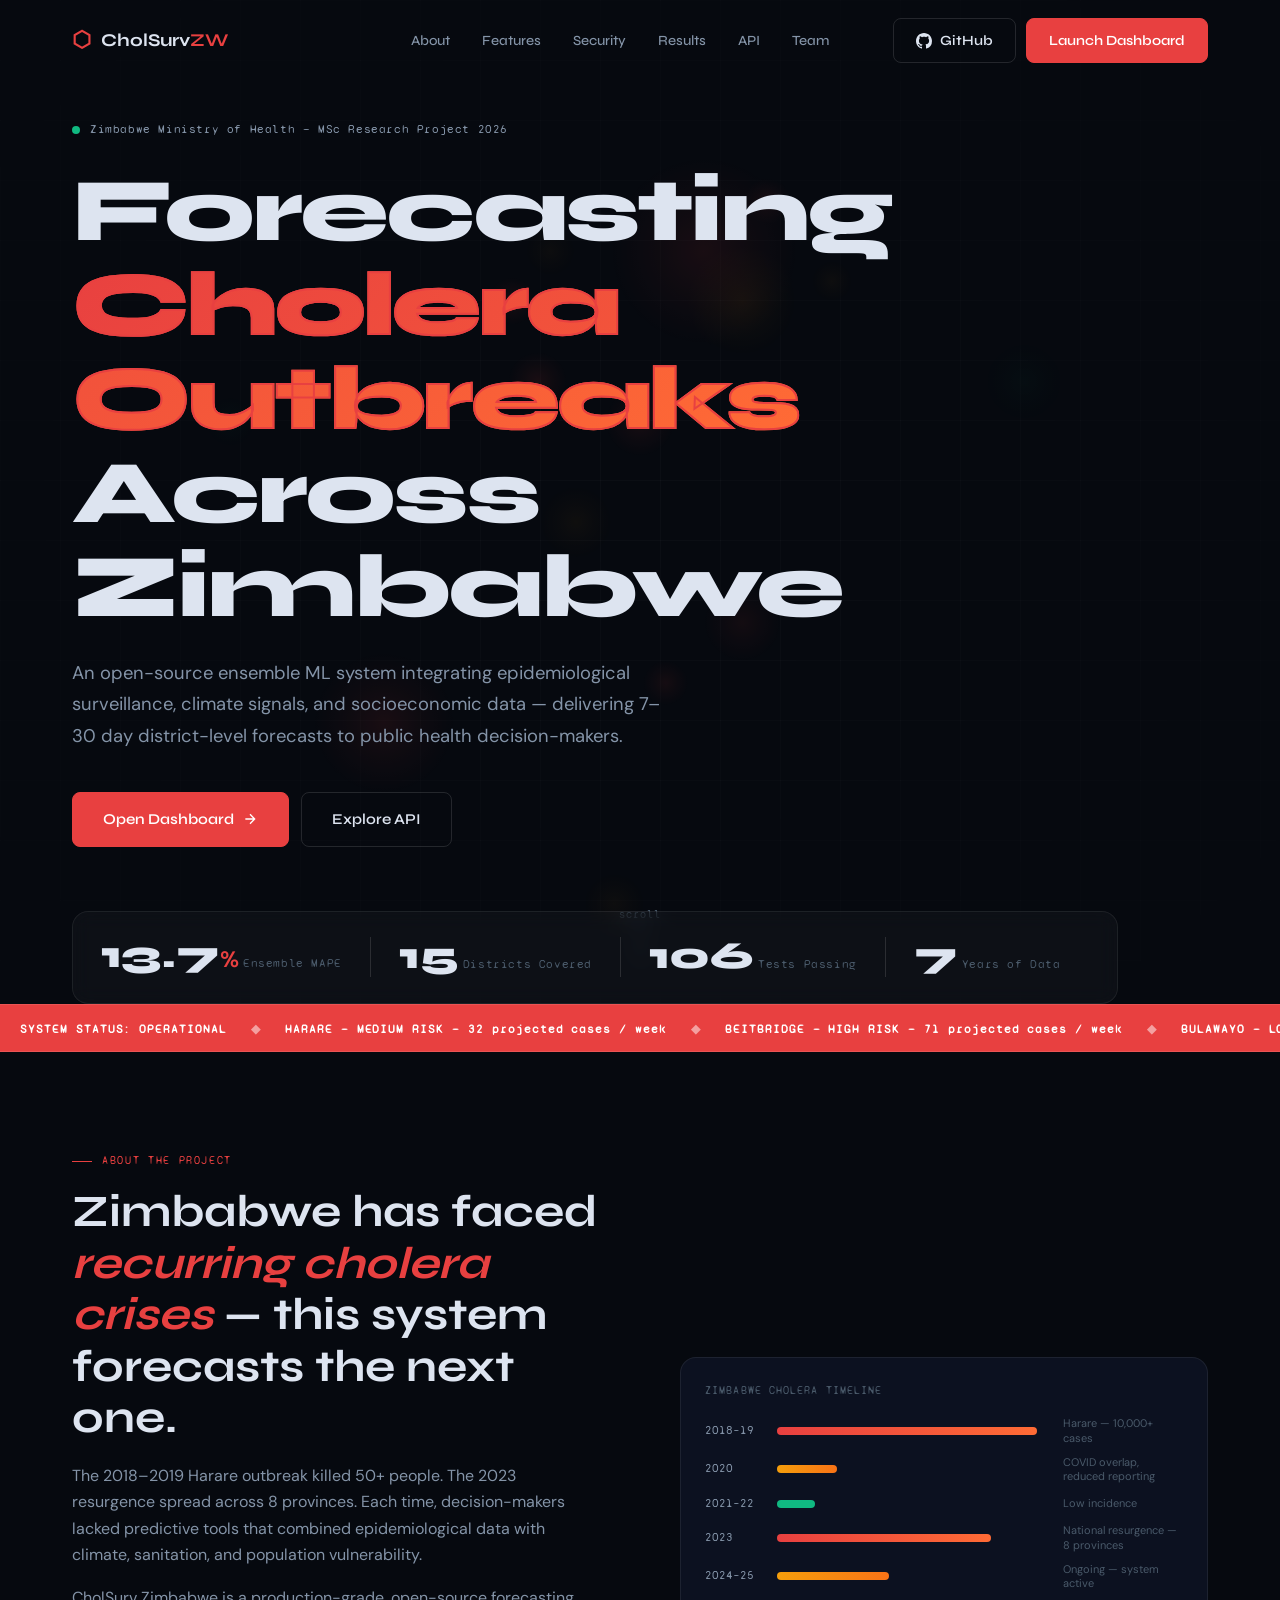
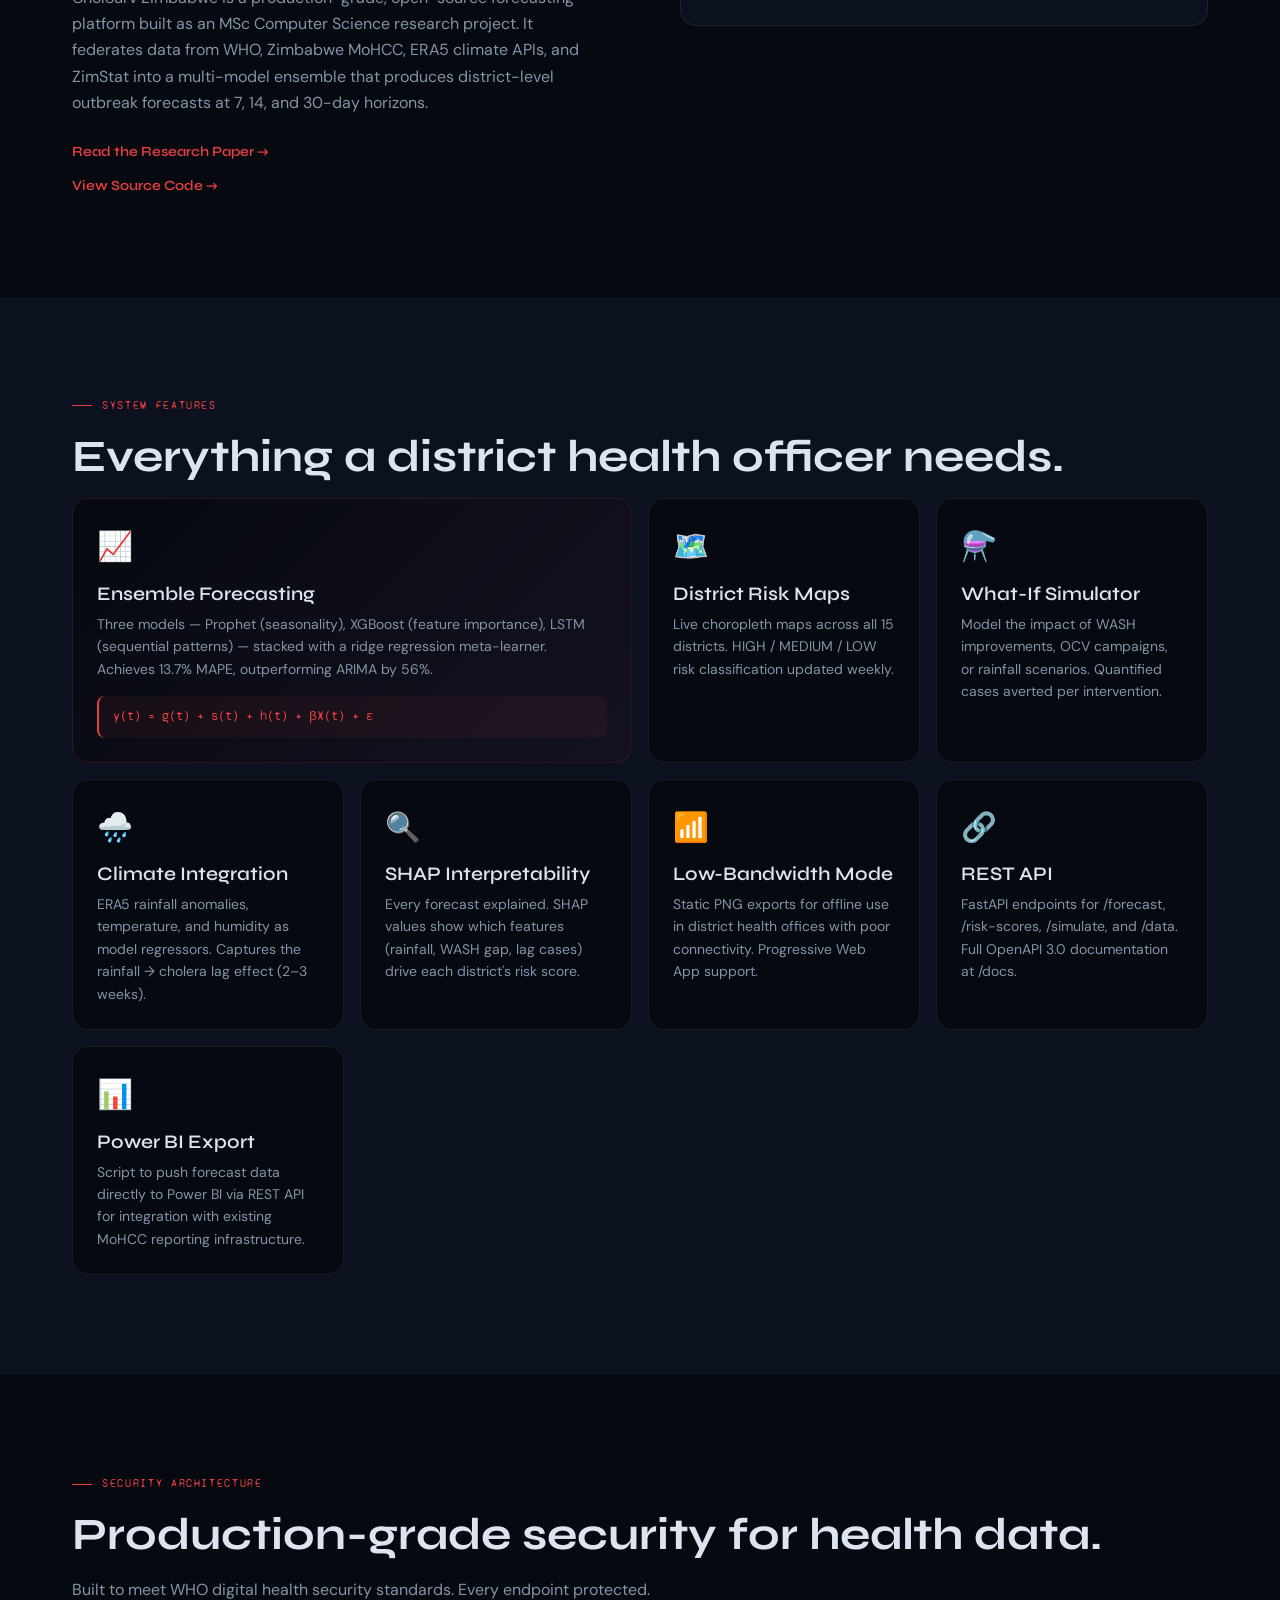
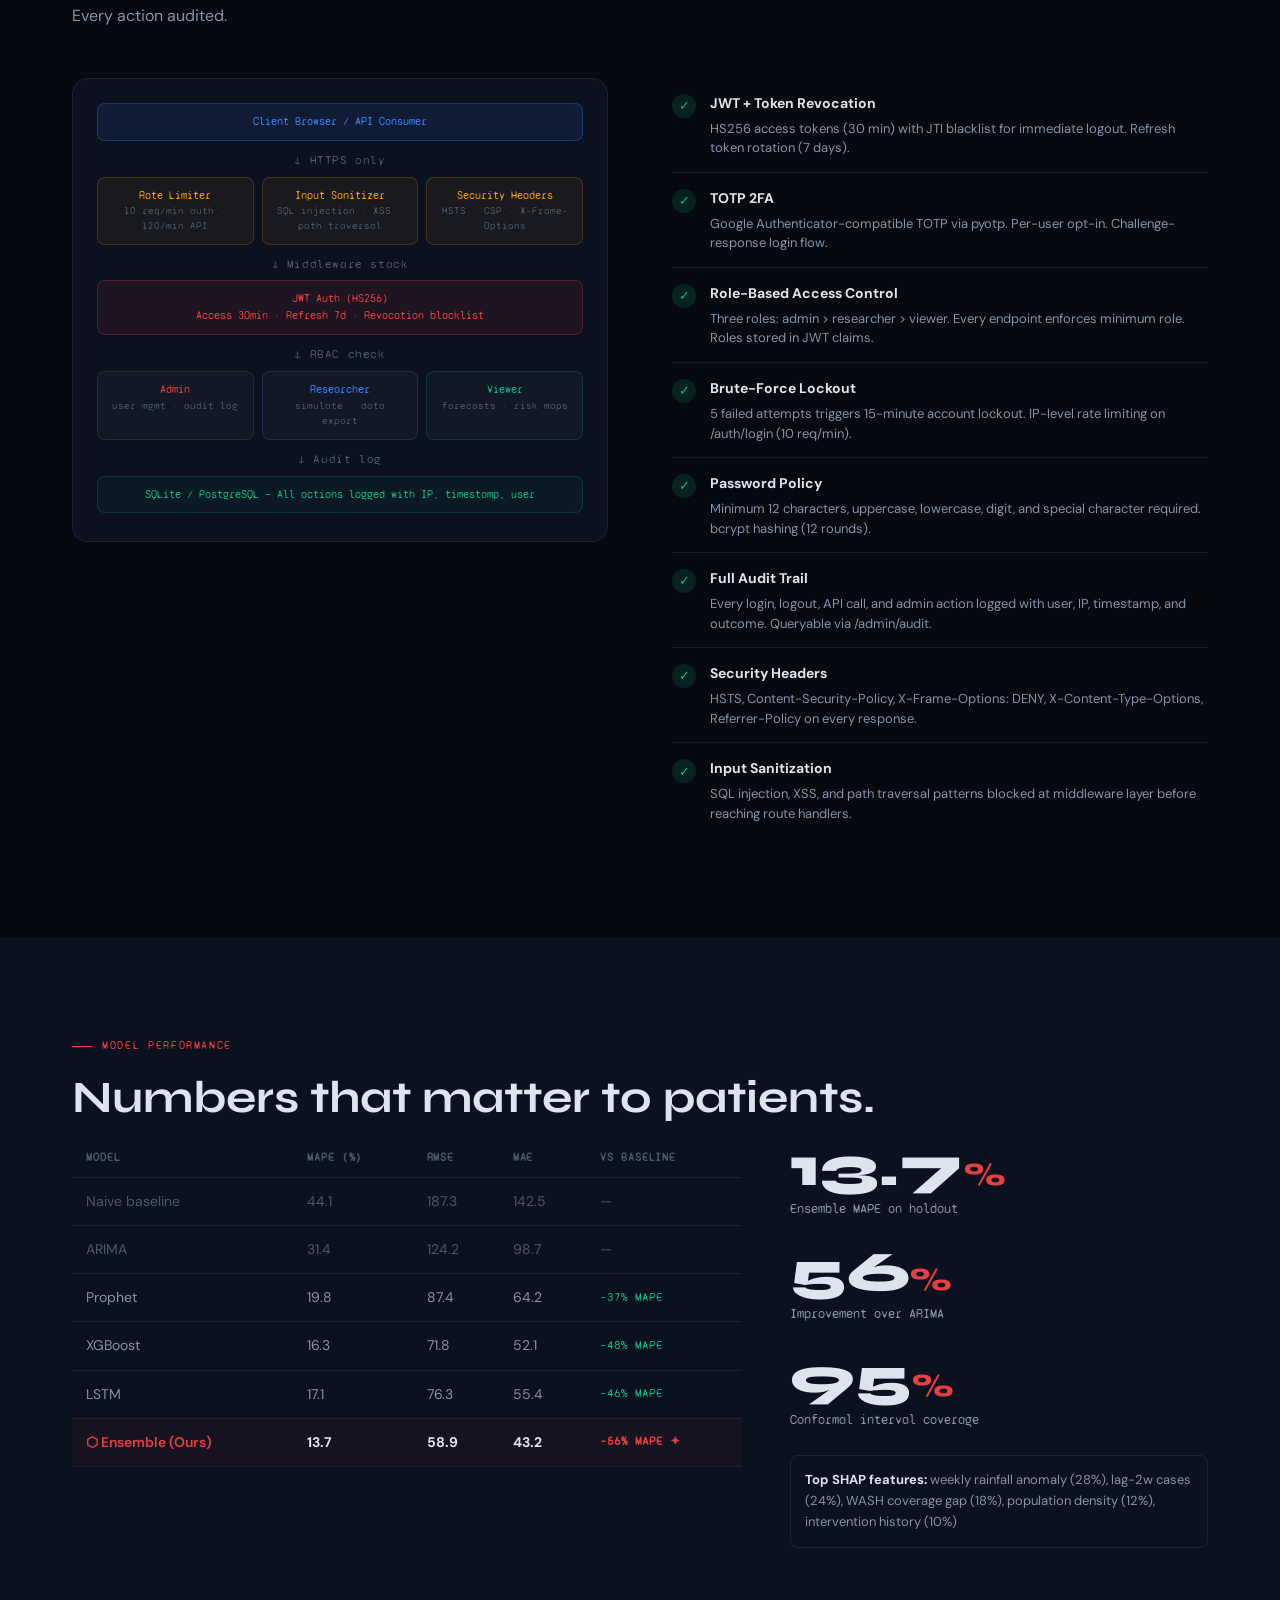
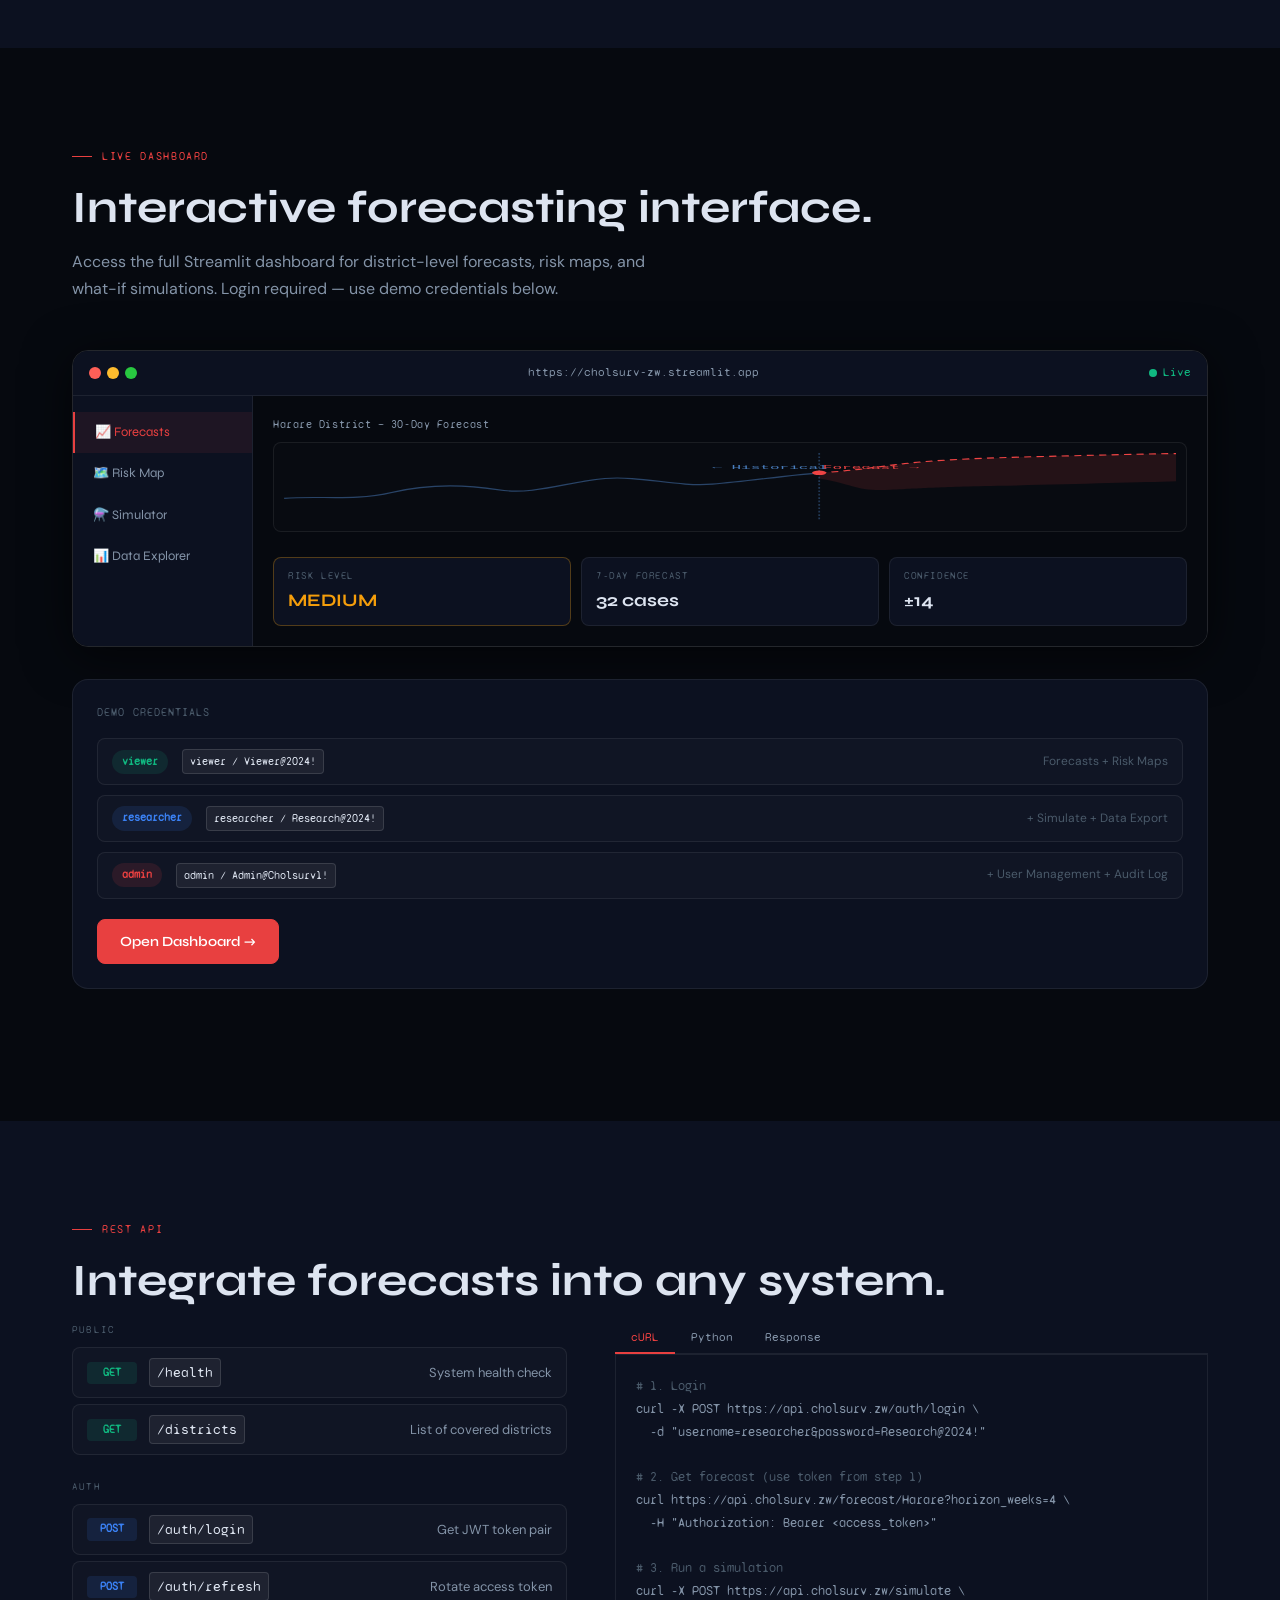
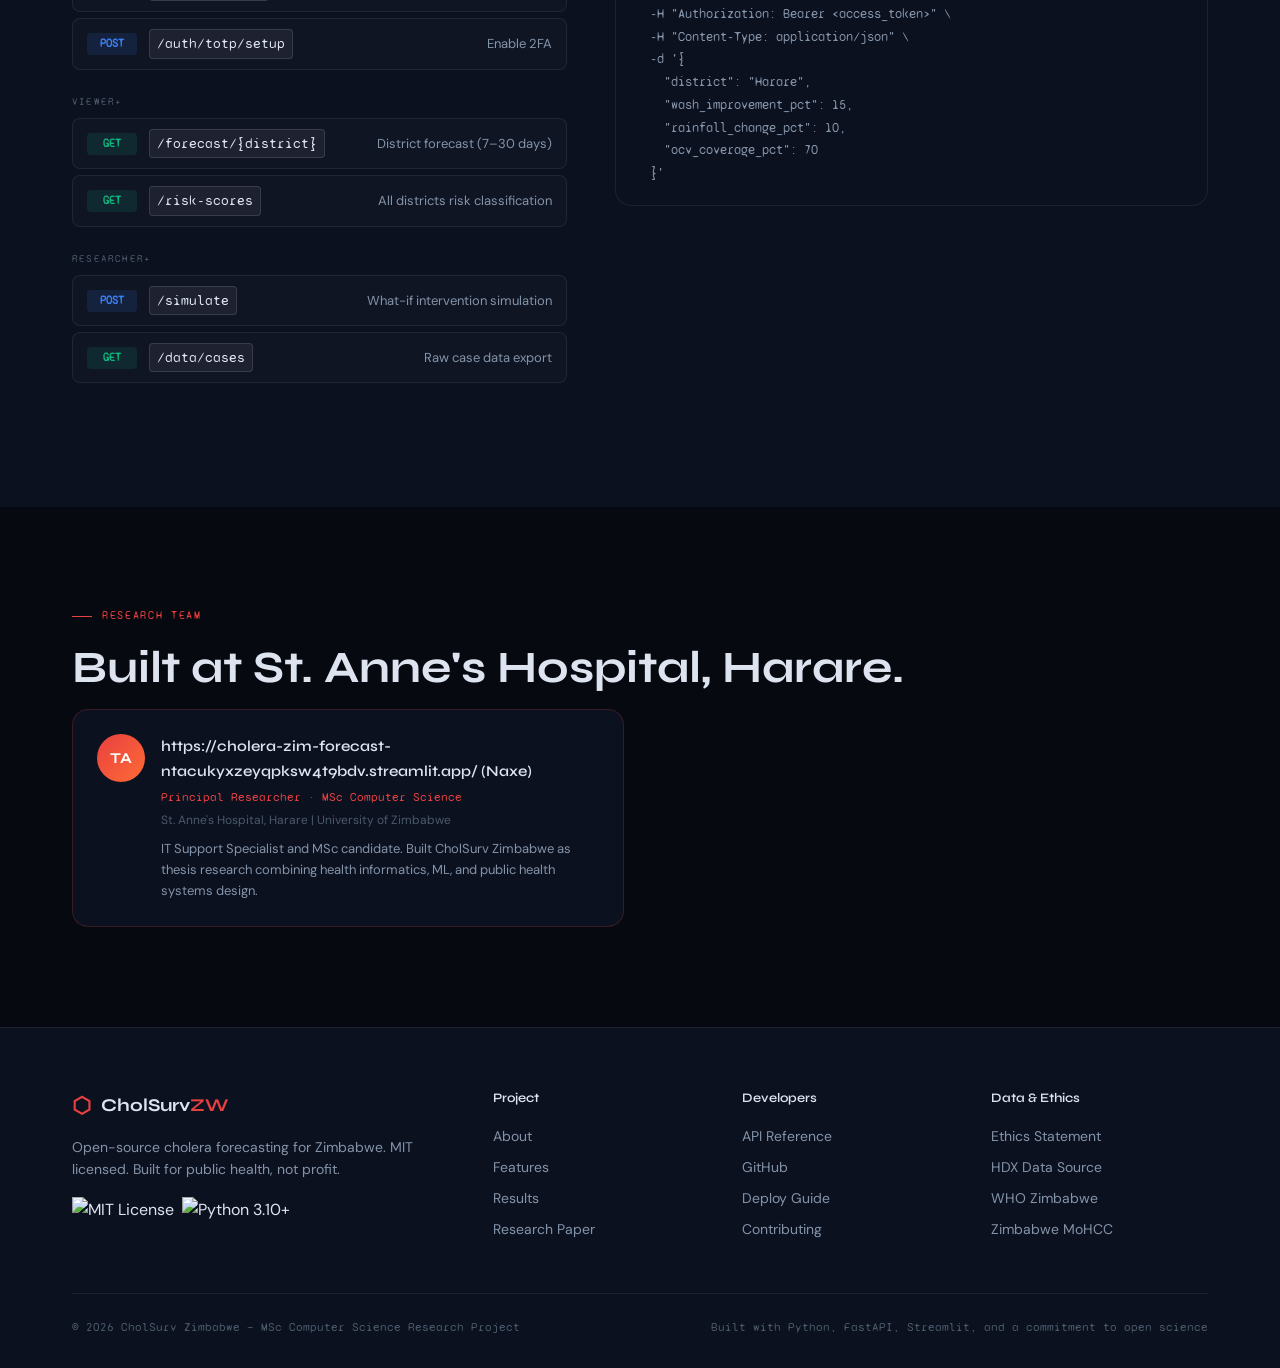
==== commit 97bc5f8f: "docs: update website with live URLs" ====
--- a/website/index.html
+++ b/website/index.html
@@ -640,7 +640,7 @@
         <div class="team-card team-primary">
           <div class="team-avatar">TA</div>
           <div class="team-info">
-            <div class="team-name">Tinashe Anderson (Naxe)</div>
+            <div class="team-name">https://cholera-zim-forecast-ntacukyxzeyqpksw4t9bdv.streamlit.app/ (Naxe)</div>
             <div class="team-role">Principal Researcher · MSc Computer Science</div>
             <div class="team-org">St. Anne's Hospital, Harare | University of Zimbabwe</div>
             <p class="team-bio">IT Support Specialist and MSc candidate. Built CholSurv Zimbabwe as thesis research combining health informatics, ML, and public health systems design.</p>
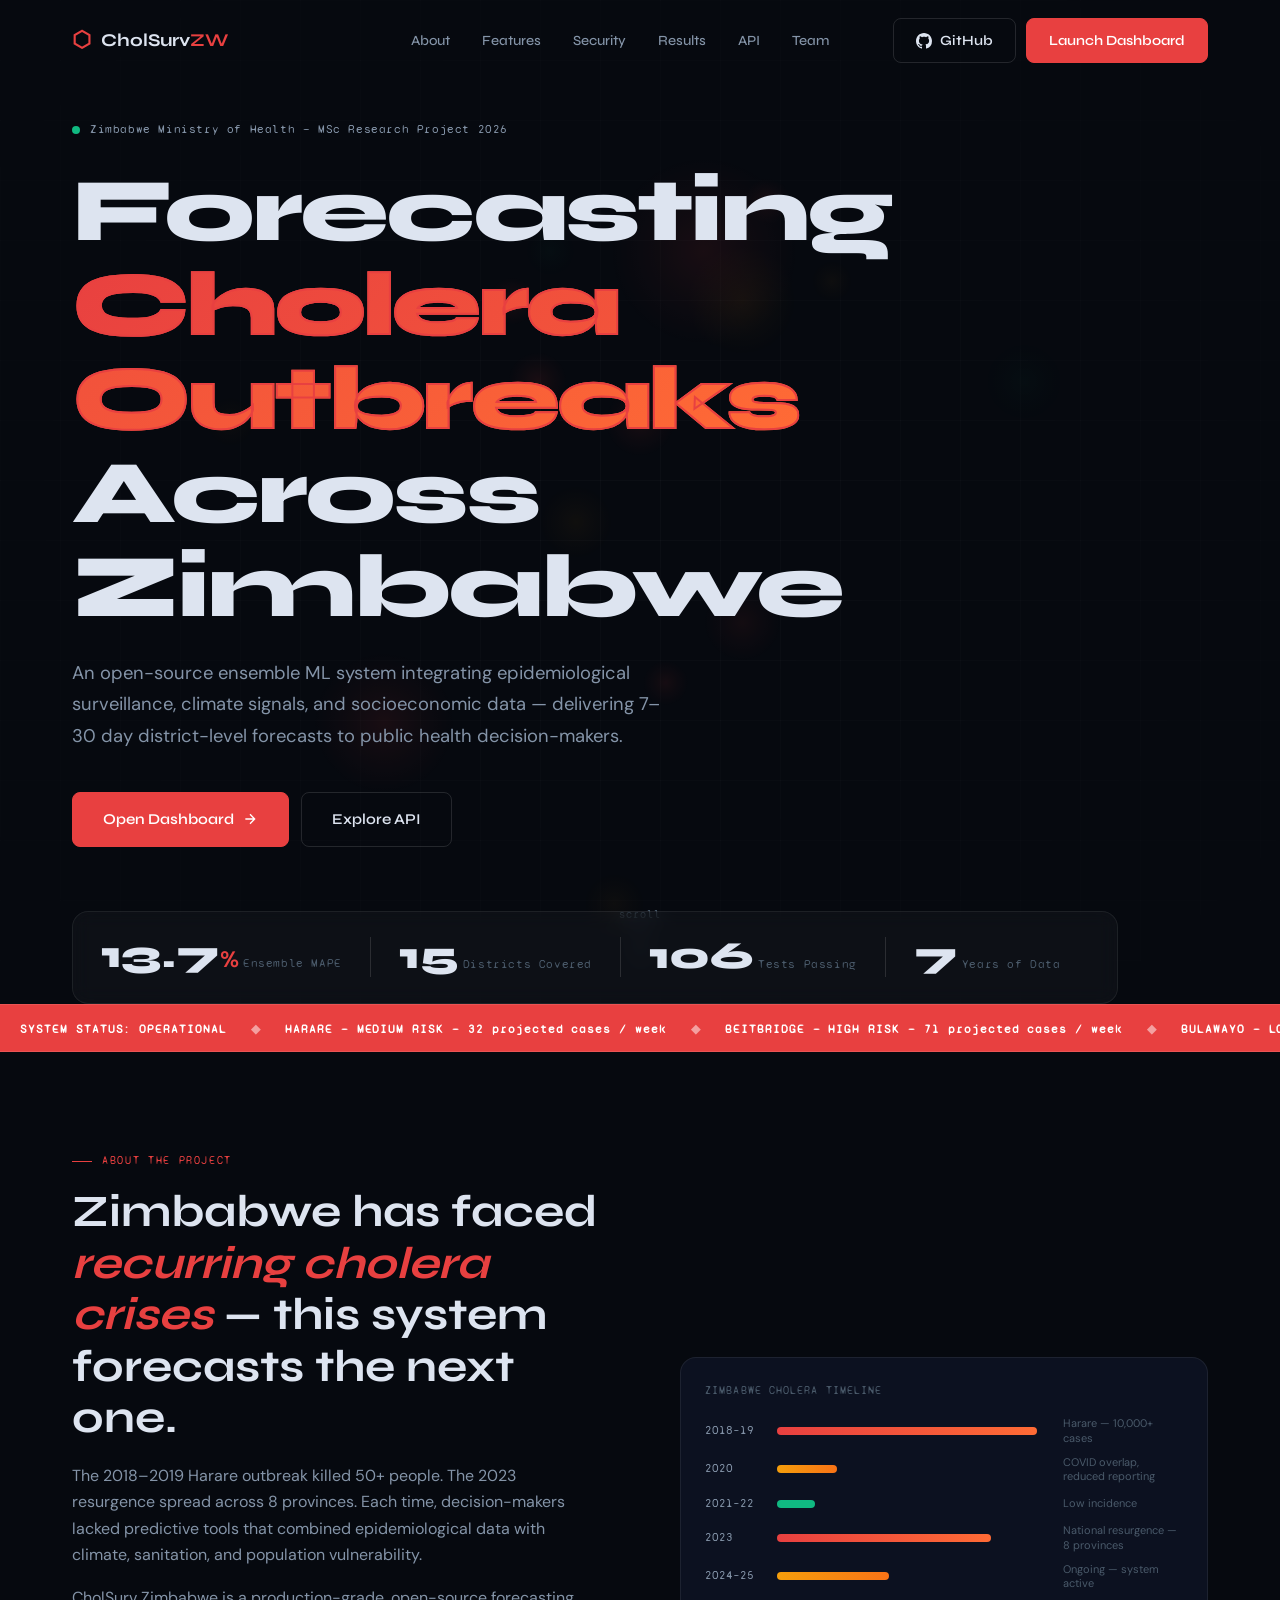
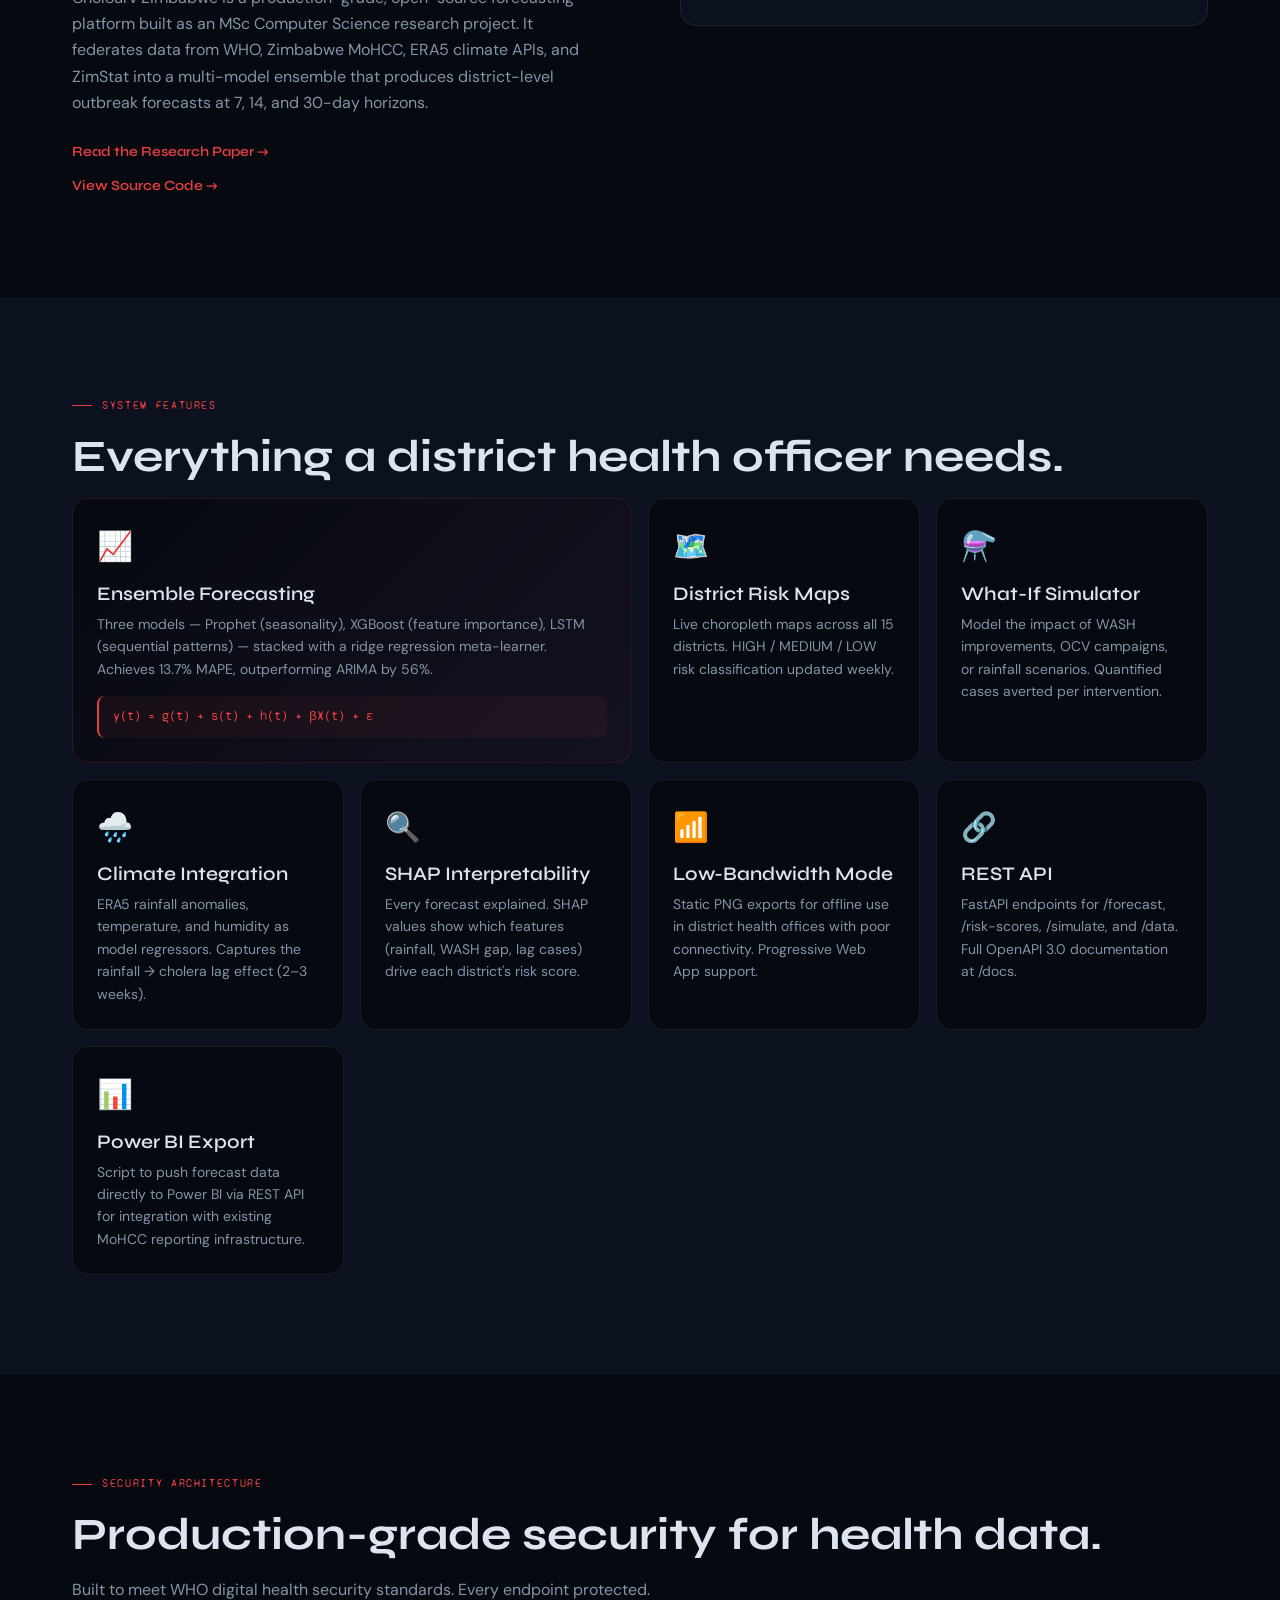
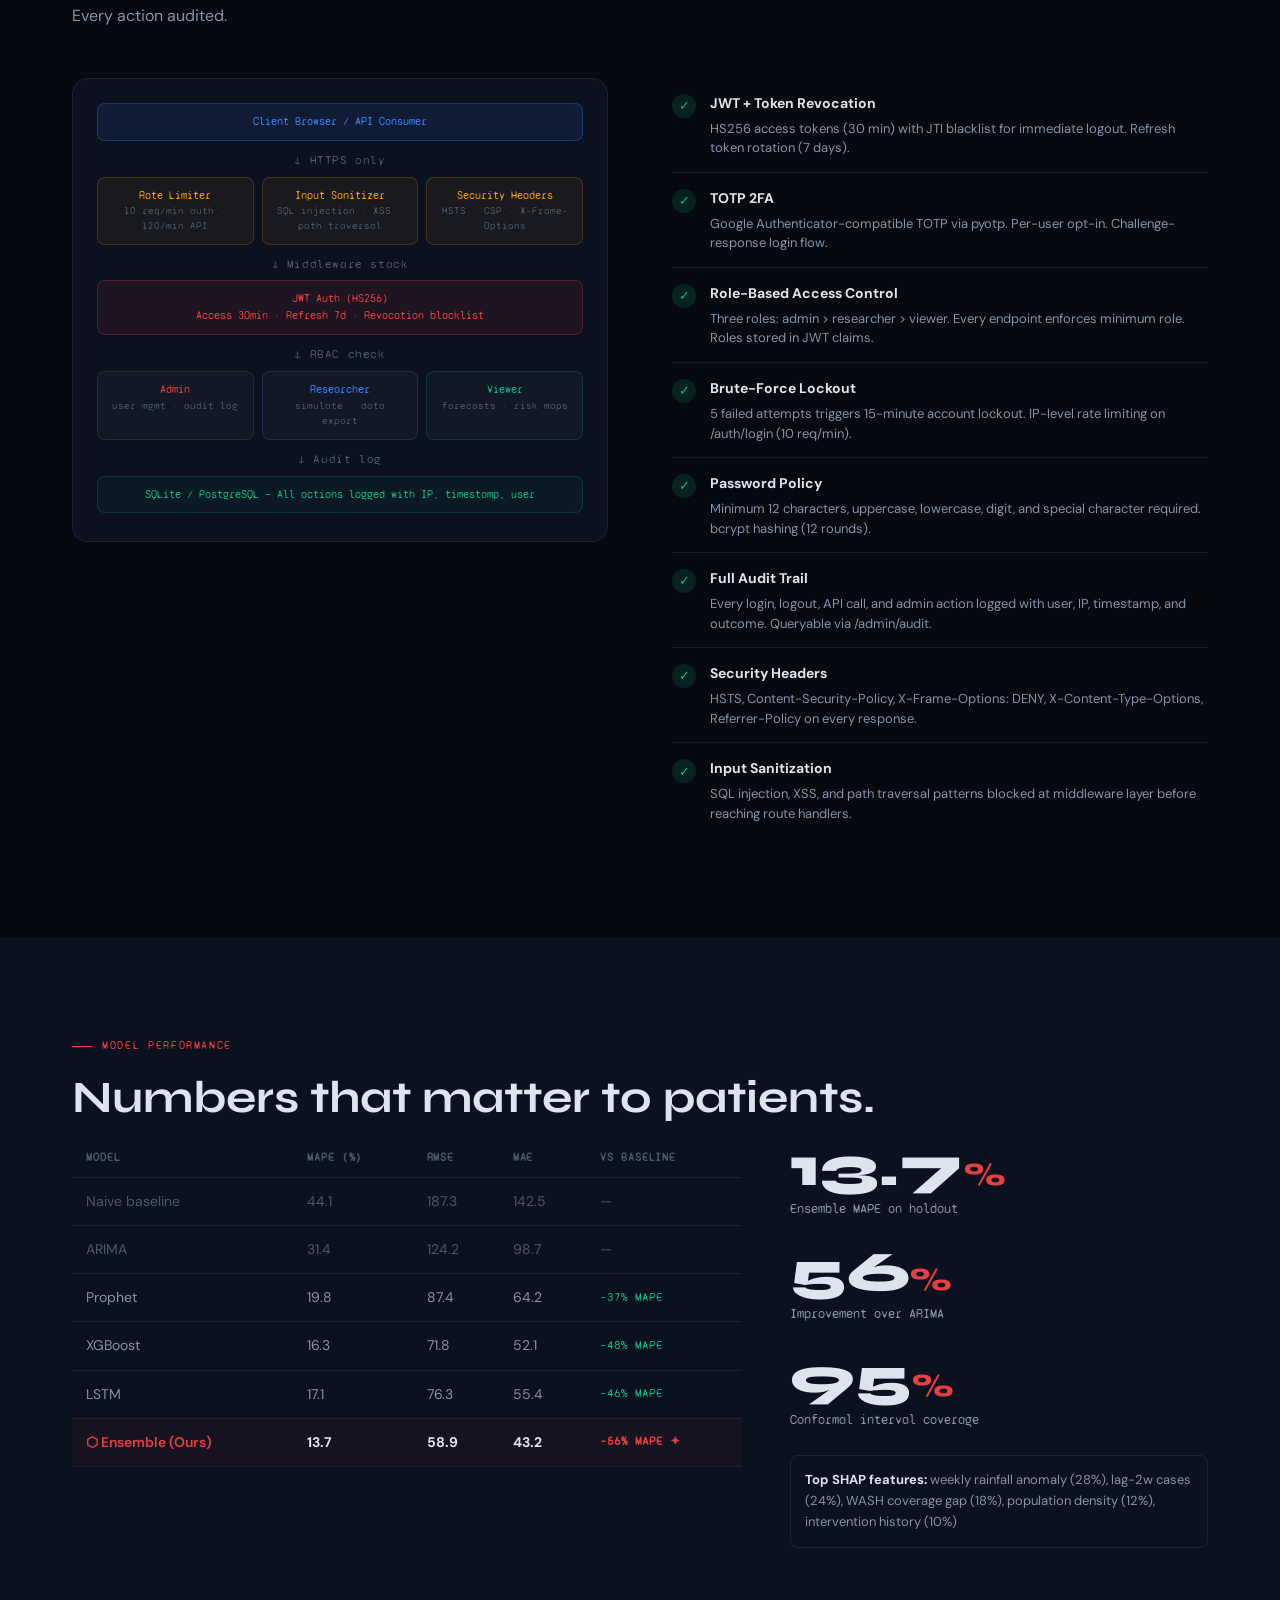
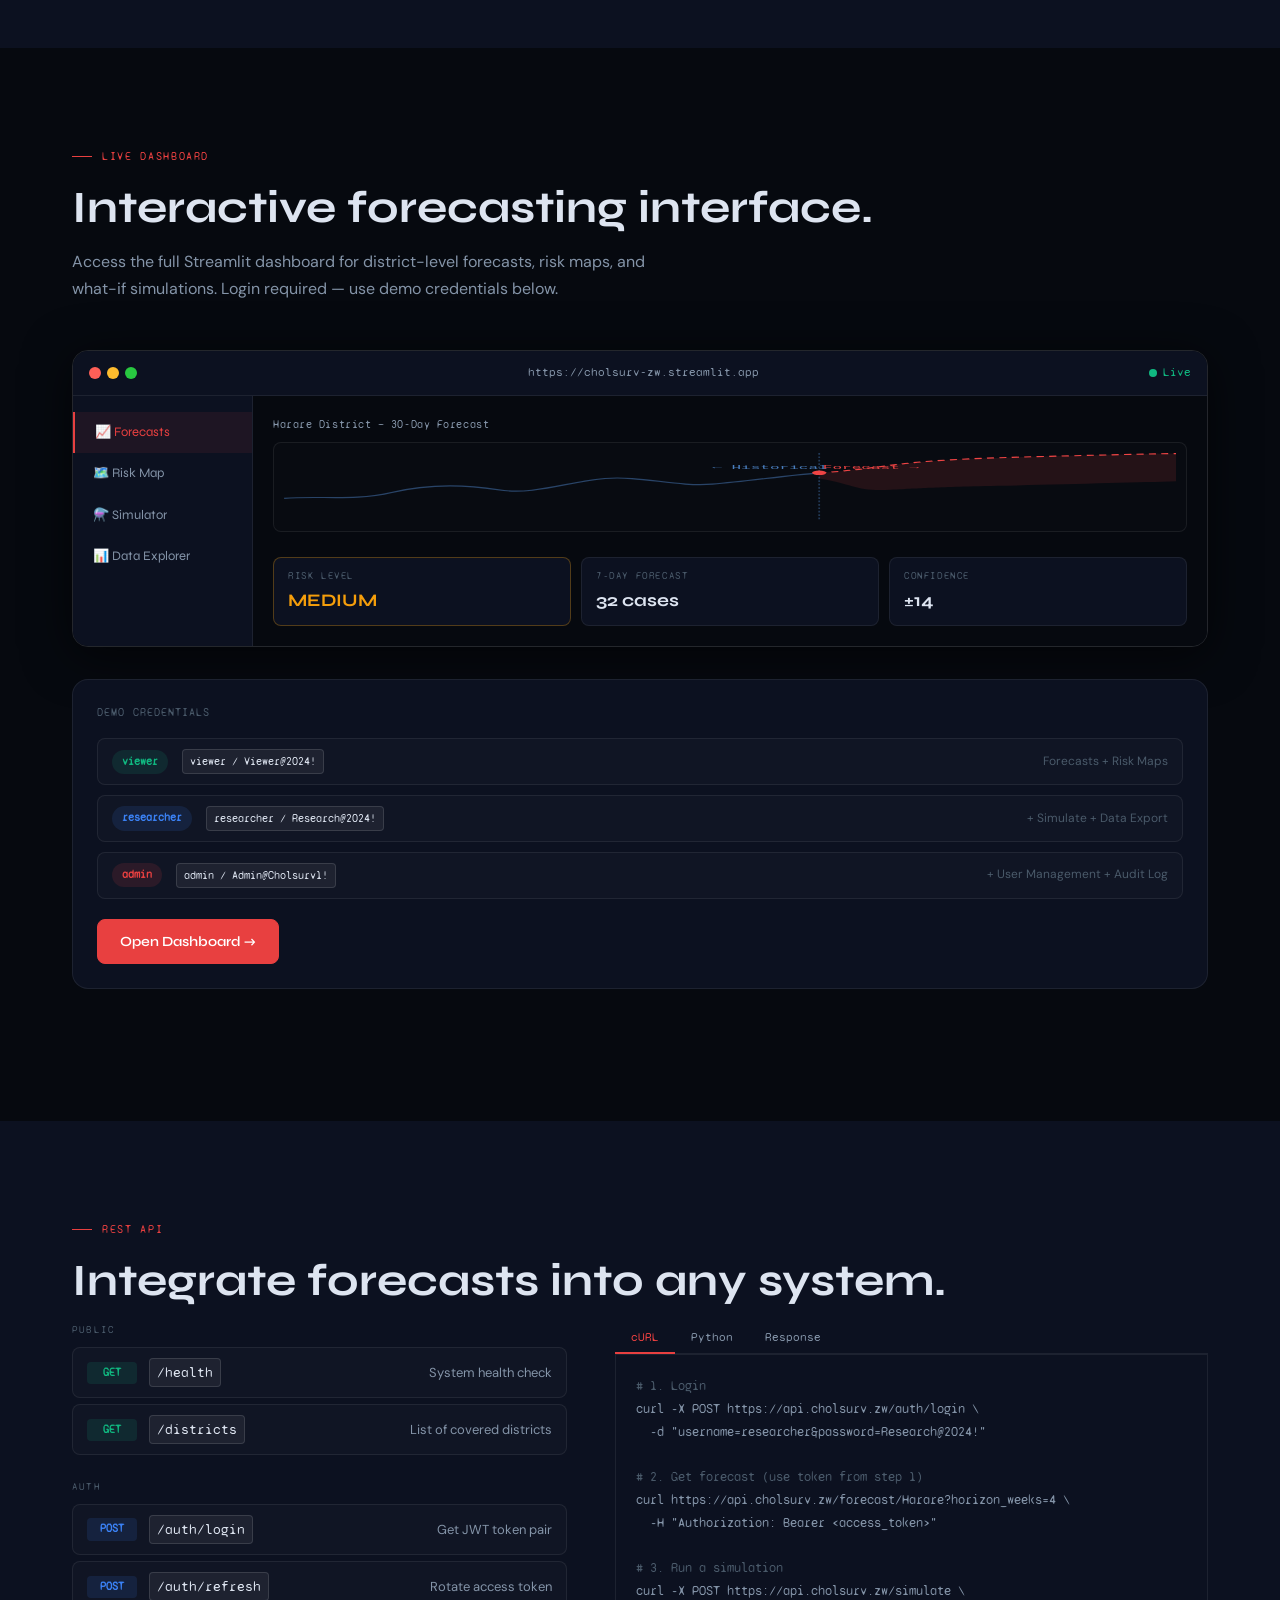
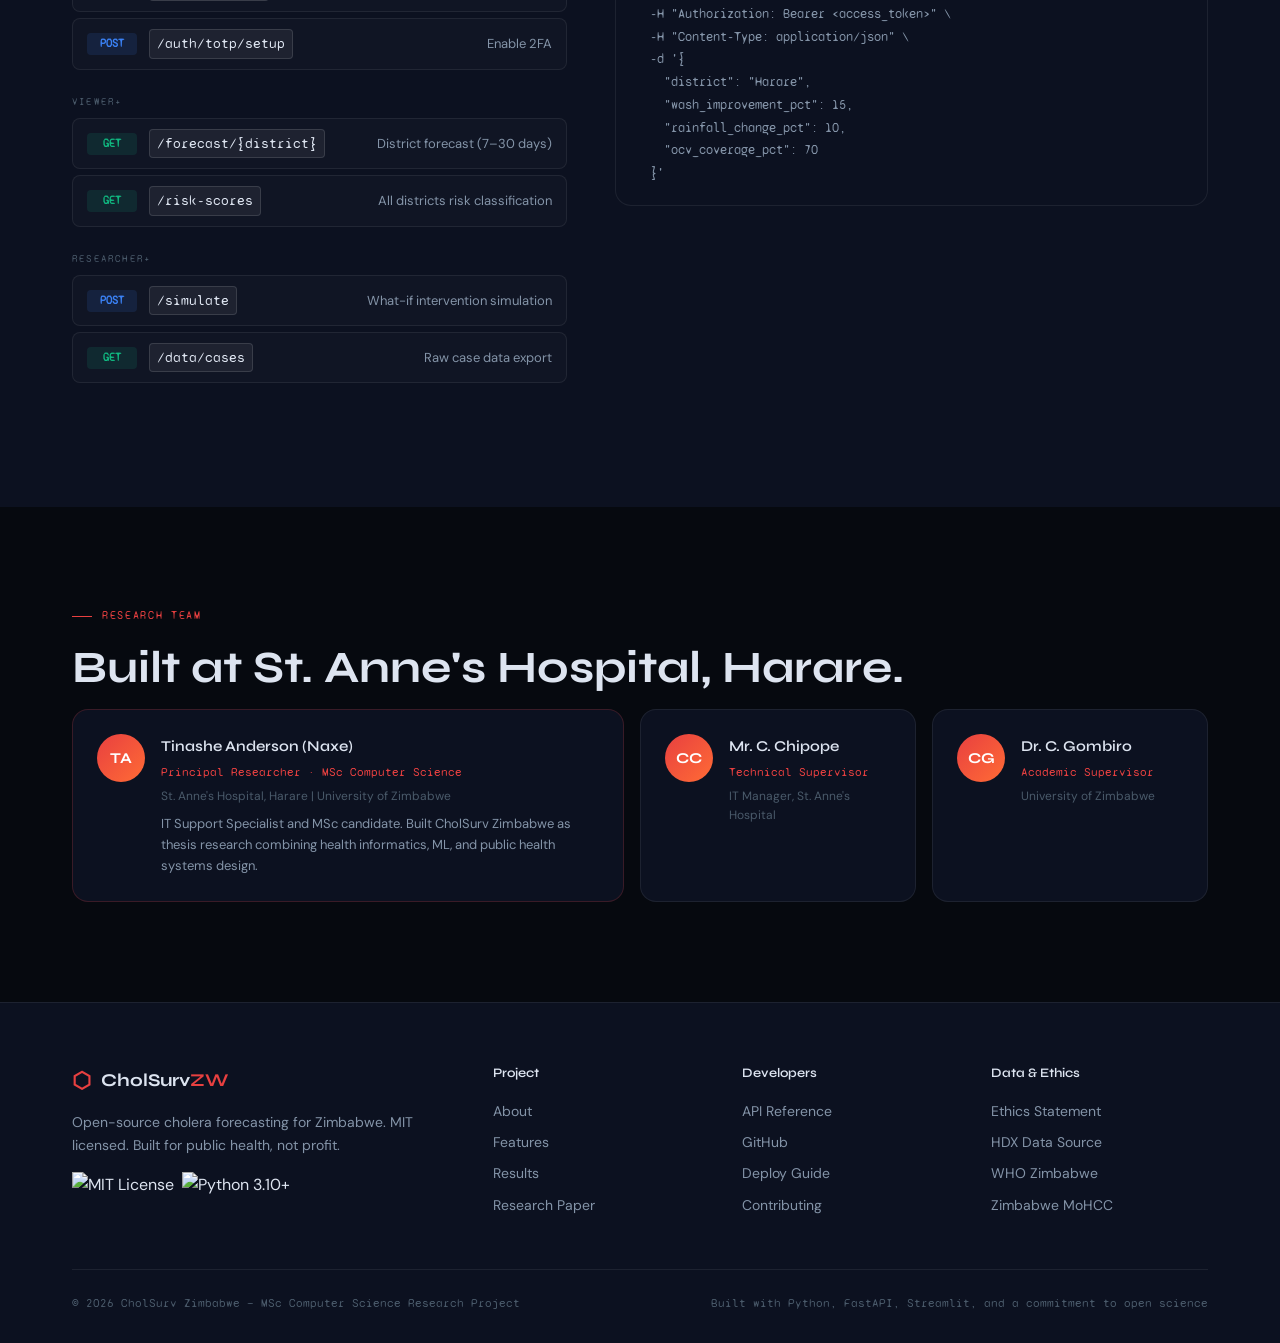
==== commit c2c3db8b: "fix: resolve Streamlit Cloud plotly add_vline crash - Replace add_vline/add_hline with add_shape+add" ====
--- a/website/index.html
+++ b/website/index.html
@@ -640,7 +640,7 @@
         <div class="team-card team-primary">
           <div class="team-avatar">TA</div>
           <div class="team-info">
-            <div class="team-name">https://cholera-zim-forecast-ntacukyxzeyqpksw4t9bdv.streamlit.app/ (Naxe)</div>
+            <div class="team-name">Tinashe Anderson (Naxe)</div>
             <div class="team-role">Principal Researcher · MSc Computer Science</div>
             <div class="team-org">St. Anne's Hospital, Harare | University of Zimbabwe</div>
             <p class="team-bio">IT Support Specialist and MSc candidate. Built CholSurv Zimbabwe as thesis research combining health informatics, ML, and public health systems design.</p>
